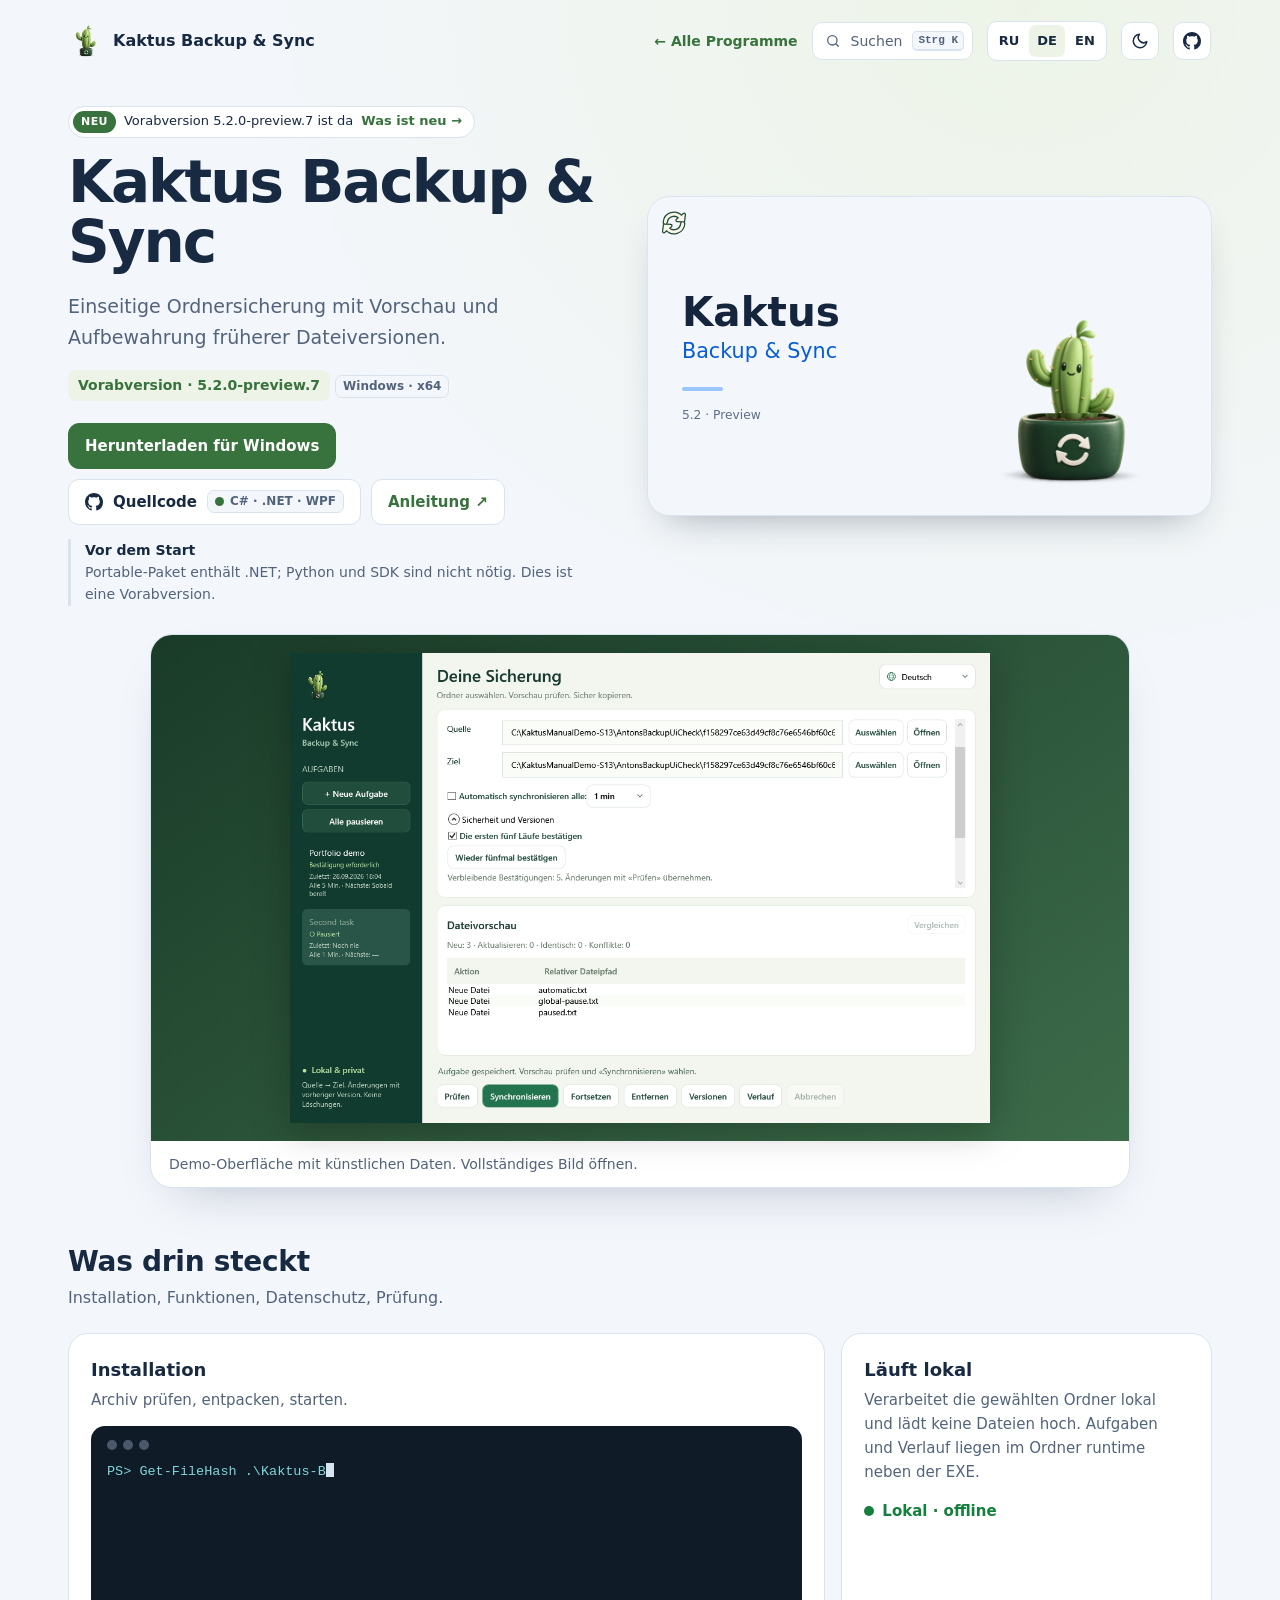
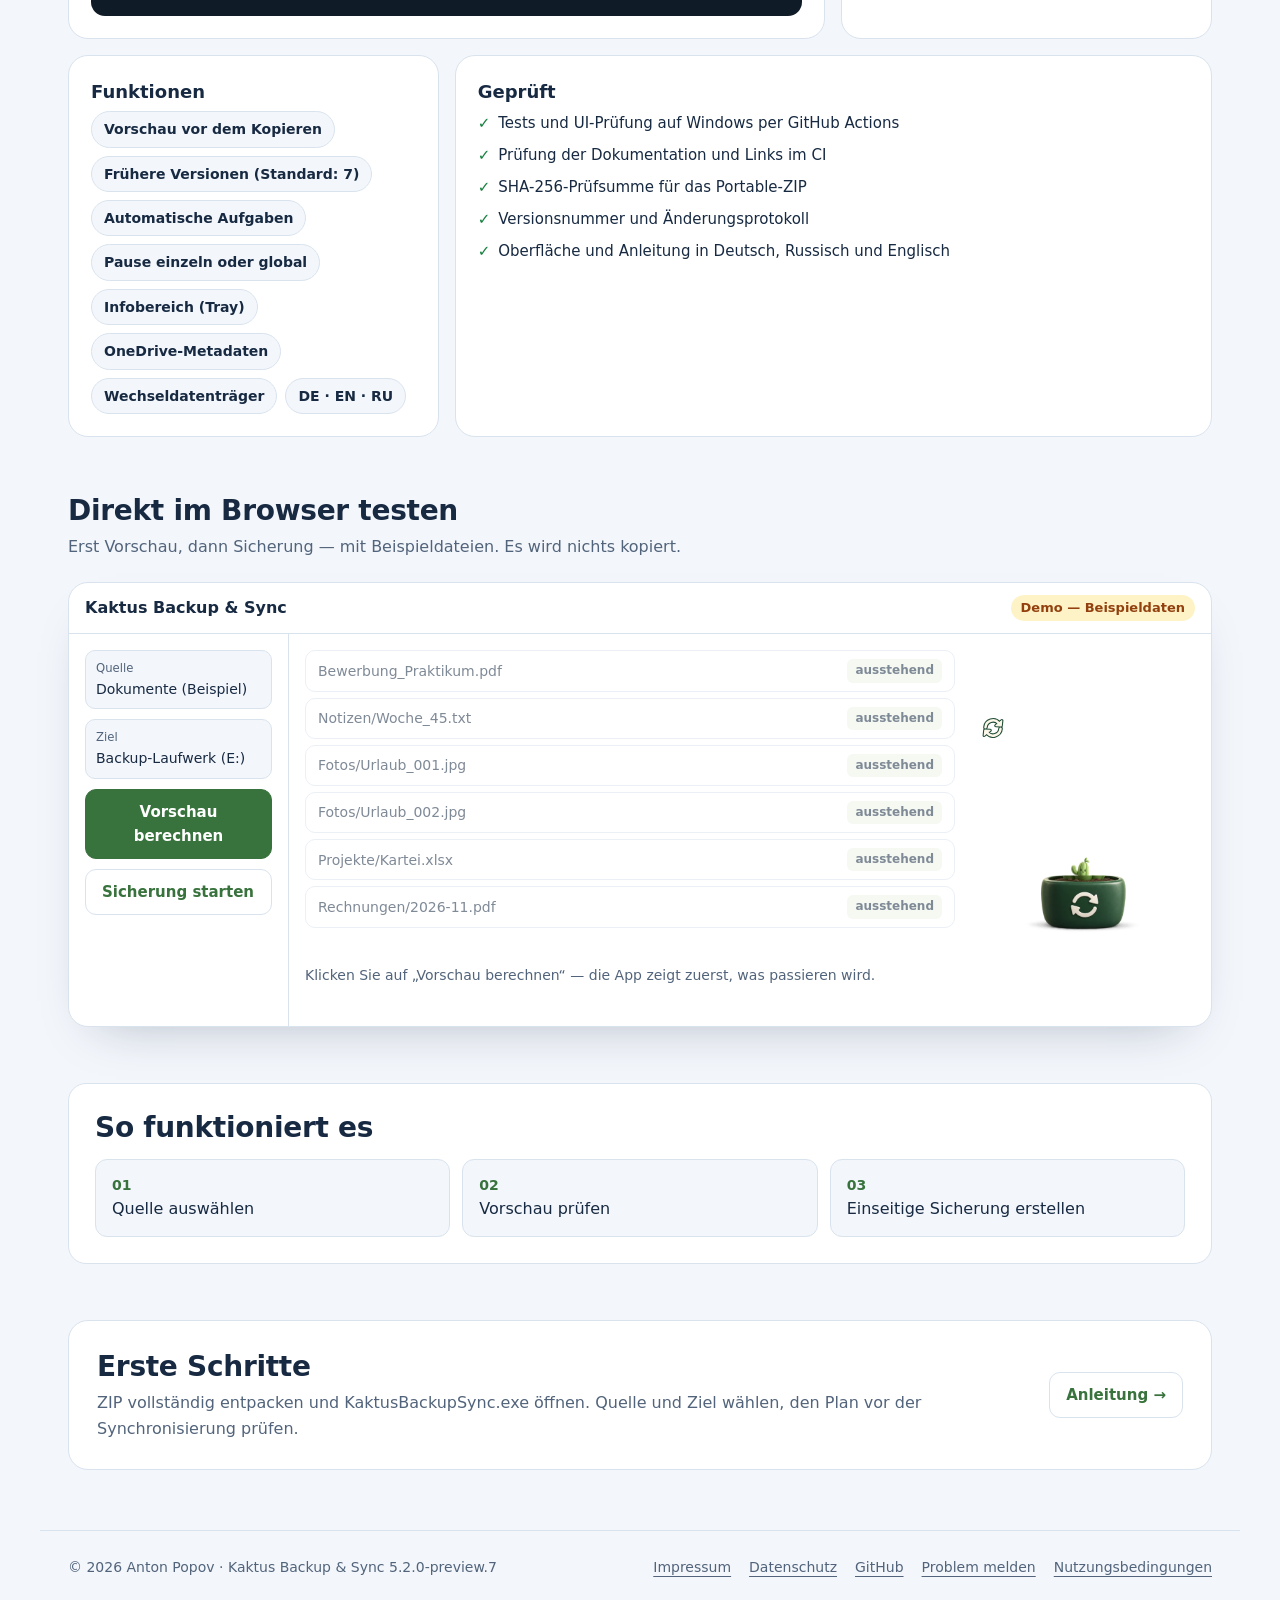
==== index.html @ b7a3b7a6 "site: smoother outline on replay arrows" ====
<!doctype html>
<html lang="de"><head><meta charset="utf-8"><meta name="viewport" content="width=device-width,initial-scale=1">
<meta name="description" content="Einseitige Ordnersicherung mit Vorschau und Aufbewahrung früherer Dateiversionen."><title>Kaktus Backup &amp; Sync · Vorabversion · 5.2.0-preview.7</title>
<link rel="icon" href="presentation-icon.png">
<script src="assets/kit/kit-theme.js"></script>
<link rel="stylesheet" href="assets/kit/kit.css?v=2026.11.06-1">
<link rel="stylesheet" href="presentation.css?v=26b20818">
<link rel="stylesheet" href="assets/cactus-demo.css?v=ede58412">
<script src="assets/kit/programs.js?v=2026.11.06-1" defer></script>
<script src="assets/kit/kit.js?v=2026.11.06-1" defer></script>
</head>
<body class="ppk-page">
<a class="ppk-skip" href="#main">Zum Inhalt</a>
<div class="ppk-nav-wrap" id="ppk-nav-wrap">
<nav class="ppk-nav" aria-label="Hauptnavigation"><a class="ppk-brand" href="index.html"><img src="presentation-icon.png" alt="" width="34" height="34"><span>Kaktus Backup &amp; Sync</span></a><span class="ppk-spacer"></span><a class="ppk-back" href="https://popovantondev.github.io/popovantondev/index.html">← Alle Programme</a><button class="ppk-search-btn" type="button" data-ppk-open-search aria-label="Programme durchsuchen"><span>Suchen</span><kbd>Strg K</kbd></button><div class="ppk-langs"><a href="index-ru.html" lang="ru" hreflang="ru">RU</a><a href="index.html" lang="de" hreflang="de" aria-current="page">DE</a><a href="index-en.html" lang="en" hreflang="en">EN</a></div><button class="ppk-icon-btn ppk-theme-btn" type="button" data-ppk-theme aria-label="Farbschema wechseln"></button><a class="ppk-icon-btn ppk-gh-btn" href="https://github.com/popovantondev/Kaktus-Backup-Sync" aria-label="GitHub"></a></nav>
</div>
<main class="ppk-shell" id="main">
<section class="ppk-hero"><div>
<a class="ppk-pill" href="https://github.com/popovantondev/Kaktus-Backup-Sync/releases/tag/v5.2.0-preview.7"><span class="ppk-new">NEU</span><span>Vorabversion 5.2.0-preview.7 ist da</span> <span class="ppk-more">Was ist neu →</span></a>
<h1>Kaktus Backup &amp; Sync</h1><p class="ppk-lead">Einseitige Ordnersicherung mit Vorschau und Aufbewahrung früherer Dateiversionen.</p>
<span class="ppk-status">Vorabversion · 5.2.0-preview.7</span> <span class="ppk-chip">Windows · x64</span>
<div class="ppk-actions"><a class="ppk-btn ppk-btn-primary" href="https://github.com/popovantondev/Kaktus-Backup-Sync/releases/tag/v5.2.0-preview.7">Herunterladen für Windows</a><a class="ppk-btn ppk-btn-gh" href="https://github.com/popovantondev/Kaktus-Backup-Sync">Quellcode <span class="ppk-chip"><i class="ppk-dot"></i>C# · .NET · WPF</span></a><a class="ppk-btn" href="Guide-de.html">Anleitung ↗</a></div>
<p class="ppk-requirements"><strong>Vor dem Start</strong>Portable-Paket enthält .NET; Python und SDK sind nicht nötig. Dies ist eine Vorabversion.</p>
</div>
<div class="cactus-scene">
<p class="cactus-static"><a class="guide-full-image" href="docs/images/manual/startup.png" aria-label="Vollständiges Bild öffnen"><img src="docs/images/manual/startup.png" alt="Startbildschirm mit dem freigegebenen Kaktus-Maskottchen." width="600" height="340"></a></p>
<div class="cactus-demo cactus-hero" data-cactus-demo data-start="load" data-image="assets/cactus/mascot.webp" hidden>
<div class="cactus-window" role="group" aria-label="Startfenster von Kaktus Backup &amp; Sync — lebendige Demonstration">
<div class="cactus-copy"><div class="cactus-title">Kaktus</div><div class="cactus-sub">Backup &amp; Sync</div><div class="cactus-bar"></div><div class="cactus-ver">5.2 · Preview</div></div>
<div class="cactus-art" tabindex="0" role="img" aria-label="Ein kleiner Kaktus wächst im Topf. Klick oder Taste überspringt das Wachstum."></div>
<button type="button" class="cactus-replay" aria-label="Erneut wachsen lassen" title="Erneut wachsen lassen"><svg viewBox="0 0 24 24" width="30" height="30" focusable="false" aria-hidden="true"><path class="cactus-arrow-rim" d="M5.03 11.39A7 7 0 0 1 17.36 7.5M18.97 12.61A7 7 0 0 1 6.64 16.5"/><path class="cactus-arrow-rim cactus-head" d="M20.12 5.19L19.55 10.11L14.6 9.81ZM3.88 18.81L4.45 13.89L9.4 14.19Z"/><path class="cactus-arrow" d="M5.03 11.39A7 7 0 0 1 17.36 7.5M18.97 12.61A7 7 0 0 1 6.64 16.5"/><path class="cactus-arrow cactus-head" d="M20.12 5.19L19.55 10.11L14.6 9.81ZM3.88 18.81L4.45 13.89L9.4 14.19Z"/></svg></button>
</div>
</div>
</div>
</section>
<section class="ppk-section ppk-reveal site-shot-section" aria-label="Demo-Oberfläche mit künstlichen Daten. Vollständiges Bild öffnen."><figure class="ppk-preview"><div class="ppk-stage"><a href="docs/images/manual/de-main.png"><img src="docs/images/manual/de-main.png" alt="Kaktus Backup &amp; Sync — Demo-Oberfläche mit künstlichen Daten. Vollständiges Bild öffnen." decoding="async"></a></div><figcaption>Demo-Oberfläche mit künstlichen Daten. Vollständiges Bild öffnen.</figcaption></figure></section>
<section class="ppk-bento-section ppk-section ppk-reveal" aria-labelledby="bento-title">
<h2 id="bento-title">Was drin steckt</h2><p class="ppk-sub">Installation, Funktionen, Datenschutz, Prüfung.</p>
<div class="ppk-bento">
<div class="ppk-tile ppk-wide"><h3>Installation</h3><p>Archiv prüfen, entpacken, starten.</p><div class="ppk-term" role="group" aria-label="Terminal"><div class="ppk-term-bar"><i></i><i></i><i></i></div><div class="ppk-term-out"><div class="ppk-ps">PS&gt; Get-FileHash .\Kaktus-Backup-Sync-Portable-5.2-preview.7.zip -Algorithm SHA256</div><div class="ppk-ps">PS&gt; Get-Content .\Kaktus-Backup-Sync-Portable-5.2-preview.7.zip.sha256</div><div class="ppk-dim">Beide Werte müssen übereinstimmen.</div><div class="ppk-ps">PS&gt; Expand-Archive .\Kaktus-Backup-Sync-Portable-5.2-preview.7.zip -DestinationPath .\Kaktus</div><div class="ppk-ps">PS&gt; .\Kaktus\Kaktus-Backup-Sync-Portable-5.2-preview.7\KaktusBackupSync.exe</div></div></div></div>
<div class="ppk-tile"><h3>Läuft lokal</h3><p>Verarbeitet die gewählten Ordner lokal und lädt keine Dateien hoch. Aufgaben und Verlauf liegen im Ordner runtime neben der EXE.</p><span class="ppk-live">Lokal · offline</span></div>
<div class="ppk-tile"><h3>Funktionen</h3><div class="ppk-chips"><span>Vorschau vor dem Kopieren</span><span>Frühere Versionen (Standard: 7)</span><span>Automatische Aufgaben</span><span>Pause einzeln oder global</span><span>Infobereich (Tray)</span><span>OneDrive-Metadaten</span><span>Wechseldatenträger</span><span>DE · EN · RU</span></div></div>
<div class="ppk-tile ppk-wide"><h3>Geprüft</h3><ul class="ppk-checks"><li>Tests und UI-Prüfung auf Windows per GitHub Actions</li><li>Prüfung der Dokumentation und Links im CI</li><li>SHA-256-Prüfsumme für das Portable-ZIP</li><li>Versionsnummer und Änderungsprotokoll</li><li>Oberfläche und Anleitung in Deutsch, Russisch und Englisch</li></ul></div>
</div>
</section>
<section class="ppk-section ppk-demo-section ppk-reveal" id="demo" data-demo="kaktus" aria-labelledby="demo-title">
<h2 id="demo-title">Direkt im Browser testen</h2><p class="ppk-sub">Erst Vorschau, dann Sicherung — mit Beispieldateien. Es wird nichts kopiert.</p>
<div class="ppk-demo"><div class="ppk-demo-head"><span>Kaktus Backup &amp; Sync</span><span class="ppk-demo-label">Demo — Beispieldaten</span></div>
<div class="ppk-demo-body"><div class="ppk-demo-main"><noscript><p class="ppk-demo-empty">Für die Demo wird JavaScript benötigt.</p></noscript></div><div class="cactus-demo cactus-mini" data-cactus-demo data-start="view" data-image="assets/cactus/mascot.webp" hidden><div class="cactus-art" tabindex="0" role="img" aria-label="Ein kleiner Kaktus im Topf. Sobald der Demo-Block im Bild erscheint, wächst er."></div><button type="button" class="cactus-replay" aria-label="Erneut wachsen lassen" title="Erneut wachsen lassen"><svg viewBox="0 0 24 24" width="30" height="30" focusable="false" aria-hidden="true"><path class="cactus-arrow-rim" d="M5.03 11.39A7 7 0 0 1 17.36 7.5M18.97 12.61A7 7 0 0 1 6.64 16.5"/><path class="cactus-arrow-rim cactus-head" d="M20.12 5.19L19.55 10.11L14.6 9.81ZM3.88 18.81L4.45 13.89L9.4 14.19Z"/><path class="cactus-arrow" d="M5.03 11.39A7 7 0 0 1 17.36 7.5M18.97 12.61A7 7 0 0 1 6.64 16.5"/><path class="cactus-arrow cactus-head" d="M20.12 5.19L19.55 10.11L14.6 9.81ZM3.88 18.81L4.45 13.89L9.4 14.19Z"/></svg></button></div></div></div>
</section>
<section class="ppk-section ppk-process ppk-reveal" aria-labelledby="process-title"><h2 id="process-title">So funktioniert es</h2><ol class="ppk-flow"><li>Quelle auswählen</li><li>Vorschau prüfen</li><li>Einseitige Sicherung erstellen</li></ol></section>
<section class="ppk-section ppk-reveal"><div class="site-start"><div><h2>Erste Schritte</h2><p>ZIP vollständig entpacken und KaktusBackupSync.exe öffnen. Quelle und Ziel wählen, den Plan vor der Synchronisierung prüfen.</p></div><div class="ppk-actions"><a class="ppk-btn" href="Guide-de.html">Anleitung →</a></div></div></section>
</main>
<footer class="ppk-footer">
<span>© 2026 Anton Popov · Kaktus Backup &amp; Sync 5.2.0-preview.7</span>
<nav aria-label="Rechtliches"><a href="https://popovantondev.github.io/popovantondev/impressum.html">Impressum</a><a href="https://popovantondev.github.io/popovantondev/datenschutz.html">Datenschutz</a><a href="https://github.com/popovantondev/Kaktus-Backup-Sync">GitHub</a><a href="https://github.com/popovantondev/Kaktus-Backup-Sync/issues/new/choose">Problem melden</a><a href="https://github.com/popovantondev/Kaktus-Backup-Sync/blob/main/RIGHTS.md">Nutzungsbedingungen</a></nav>
</footer>
<script src="assets/demo.js?v=2219535f" defer></script>
<script src="assets/cactus-demo.js?v=7dfcc4bf" defer></script>
</body></html>
---- assets/kit/kit.css ----
/* popovantondev shared kit: tokens, header, search palette, components, footer.
   Everything is prefixed ppk-. Pages set their accent in their own CSS (see demo.html).
   Kit tokens have zero specificity (:where), so any page rule overrides them regardless of load order. */

/* ---------- tokens ---------- */
:where(:root){color-scheme:light;
  --ppk-bg:#f3f6fb;--ppk-panel:#ffffff;--ppk-ink:#172a42;--ppk-muted:#52647b;--ppk-line:#d9e3ee;
  --ppk-accent:#0f6f7c;--ppk-accent-ink:#ffffff;--ppk-tint:#e2f2f3;--ppk-hero:#0c3a45;--ppk-hero-end:#1b6b78;
  --ppk-glass:rgba(255,255,255,.76);--ppk-term:#0f1b26;--ppk-term-ink:#d6e4ef;--ppk-term-ps:#7fd4dc;--ppk-term-ok:#6ee787;--ppk-term-dim:#8fa3b6;
  --ppk-ok:#15803d;--ppk-ok-bg:#dcfce7;--ppk-ok-fg:#166534;--ppk-warn-bg:#fef3c7;--ppk-warn-fg:#92400e;
  --ppk-focus:#1a5fd0;--ppk-shadow:0 22px 50px -30px rgba(22,43,72,.35);
  --ppk-radius-s:8px;--ppk-radius-m:12px;--ppk-radius-l:20px;--ppk-radius-pill:999px;
  --ppk-font:system-ui,-apple-system,"Segoe UI",sans-serif;--ppk-mono:ui-monospace,"Cascadia Code",Consolas,monospace;--ppk-shell:1200px}
:where([data-theme="dark"]){color-scheme:dark;
  --ppk-bg:#0c131b;--ppk-panel:#131d28;--ppk-ink:#e5edf5;--ppk-muted:#9badbf;--ppk-line:#233142;
  --ppk-accent:#3cc1cc;--ppk-accent-ink:#03262b;--ppk-tint:#11343a;--ppk-hero:#082a32;--ppk-hero-end:#145a65;
  --ppk-glass:rgba(19,29,40,.76);--ppk-term:#070d13;--ppk-term-ink:#d6e4ef;--ppk-term-ps:#7fd4dc;--ppk-term-ok:#6ee787;--ppk-term-dim:#8fa3b6;
  --ppk-ok:#4ade80;--ppk-ok-bg:#14532d;--ppk-ok-fg:#bbf7d0;--ppk-warn-bg:#78350f;--ppk-warn-fg:#fde68a;
  --ppk-focus:#7ab8ff;--ppk-shadow:0 22px 50px -30px rgba(0,0,0,.7)}
@media (prefers-color-scheme:dark){:where(:root:not([data-theme])){color-scheme:dark;
  --ppk-bg:#0c131b;--ppk-panel:#131d28;--ppk-ink:#e5edf5;--ppk-muted:#9badbf;--ppk-line:#233142;
  --ppk-accent:#3cc1cc;--ppk-accent-ink:#03262b;--ppk-tint:#11343a;--ppk-hero:#082a32;--ppk-hero-end:#145a65;
  --ppk-glass:rgba(19,29,40,.76);--ppk-term:#070d13;--ppk-term-ink:#d6e4ef;--ppk-term-ps:#7fd4dc;--ppk-term-ok:#6ee787;--ppk-term-dim:#8fa3b6;
  --ppk-ok:#4ade80;--ppk-ok-bg:#14532d;--ppk-ok-fg:#bbf7d0;--ppk-warn-bg:#78350f;--ppk-warn-fg:#fde68a;
  --ppk-focus:#7ab8ff;--ppk-shadow:0 22px 50px -30px rgba(0,0,0,.7)}}

/* ---------- base (only inside pages that opt in with class ppk-page on body) ---------- */
.ppk-page{margin:0;background:radial-gradient(ellipse at 80% 0,var(--ppk-tint),transparent 55%),var(--ppk-bg);background-attachment:fixed;color:var(--ppk-ink);font:16px/1.6 var(--ppk-font);transition:background-color .3s,color .3s}
.ppk-page *,.ppk-page *::before,.ppk-page *::after{box-sizing:border-box}
:where(.ppk-page a){color:var(--ppk-accent);text-underline-offset:4px}
:where(.ppk-page img){max-width:100%;height:auto}
:where(.ppk-page button){font:inherit;color:inherit}
.ppk-page :focus-visible,.ppk-overlay :focus-visible,.ppk-nav-wrap :focus-visible,.ppk-footer :focus-visible{outline:3px solid var(--ppk-focus);outline-offset:3px}
:where(.ppk-page h1),.ppk-title{font-size:clamp(34px,4.6vw,58px);line-height:1.05;letter-spacing:-.035em;margin:14px 0 18px}
:where(.ppk-page h2),.ppk-h2{font-size:clamp(22px,2.4vw,28px);line-height:1.25;letter-spacing:-.01em;margin:0 0 6px}
.ppk-page [hidden],.ppk-overlay[hidden]{display:none!important}
.ppk-shell{max-width:var(--ppk-shell);margin:0 auto;padding:0 28px}
.ppk-section{margin:56px 0;position:relative}
.ppk-sub{color:var(--ppk-muted);margin:0 0 22px}
.ppk-sr-only{position:absolute!important;width:1px;height:1px;margin:-1px;padding:0;overflow:hidden;clip:rect(0 0 0 0);white-space:nowrap;border:0}
.ppk-skip{position:absolute;left:12px;top:-60px;z-index:200;background:var(--ppk-panel);color:var(--ppk-ink);border:2px solid var(--ppk-focus);border-radius:var(--ppk-radius-m);padding:8px 14px;font-weight:700;text-decoration:none}
.ppk-skip:focus{top:12px}
html.ppk-lock{overflow:hidden}

/* ---------- icons (CSS masks, work without JS and without inline SVG) ---------- */
.ppk-search-btn::before,.ppk-gh-btn::before,.ppk-theme-btn::before,.ppk-btn-gh::before{content:"";flex:none;background:currentColor;-webkit-mask:var(--ppk-ico) center/contain no-repeat;mask:var(--ppk-ico) center/contain no-repeat}
.ppk-search-btn::before{--ppk-ico:url("data:image/svg+xml,%3Csvg xmlns='http://www.w3.org/2000/svg' viewBox='0 0 24 24' fill='none' stroke='black' stroke-width='2' stroke-linecap='round'%3E%3Ccircle cx='11' cy='11' r='7'/%3E%3Cpath d='m20 20-3.5-3.5'/%3E%3C/svg%3E");width:16px;height:16px}
.ppk-gh-btn::before,.ppk-btn-gh::before{--ppk-ico:url("data:image/svg+xml,%3Csvg xmlns='http://www.w3.org/2000/svg' viewBox='0 0 16 16'%3E%3Cpath d='M8 0C3.58 0 0 3.58 0 8c0 3.54 2.29 6.53 5.47 7.59.4.07.55-.17.55-.38 0-.19-.01-.82-.01-1.49-2.01.37-2.53-.49-2.69-.94-.09-.23-.48-.94-.82-1.13-.28-.15-.68-.52-.01-.53.63-.01 1.08.58 1.23.82.72 1.21 1.87.87 2.33.66.07-.52.28-.87.51-1.07-1.78-.2-3.64-.89-3.64-3.95 0-.87.31-1.59.82-2.15-.08-.2-.36-1.02.08-2.12 0 0 .67-.21 2.2.82.64-.18 1.32-.27 2-.27.68 0 1.36.09 2 .27 1.53-1.04 2.2-.82 2.2-.82.44 1.1.16 1.92.08 2.12.51.56.82 1.27.82 2.15 0 3.07-1.87 3.75-3.65 3.95.29.25.54.73.54 1.48 0 1.07-.01 1.93-.01 2.2 0 .21.15.46.55.38A8.013 8.013 0 0 0 16 8c0-4.42-3.58-8-8-8z'/%3E%3C/svg%3E");width:18px;height:18px}
.ppk-theme-btn::before{--ppk-ico:url("data:image/svg+xml,%3Csvg xmlns='http://www.w3.org/2000/svg' viewBox='0 0 24 24' fill='none' stroke='black' stroke-width='2' stroke-linecap='round' stroke-linejoin='round'%3E%3Cpath d='M21 12.8A9 9 0 1 1 11.2 3a7 7 0 0 0 9.8 9.8z'/%3E%3C/svg%3E");width:18px;height:18px}
:root[data-theme="dark"] .ppk-theme-btn::before{--ppk-ico:url("data:image/svg+xml,%3Csvg xmlns='http://www.w3.org/2000/svg' viewBox='0 0 24 24' fill='none' stroke='black' stroke-width='2' stroke-linecap='round'%3E%3Ccircle cx='12' cy='12' r='4.5'/%3E%3Cpath d='M12 2v2M12 20v2M4.9 4.9l1.4 1.4M17.7 17.7l1.4 1.4M2 12h2M20 12h2M4.9 19.1l1.4-1.4M17.7 6.3l1.4-1.4'/%3E%3C/svg%3E")}
@media (prefers-color-scheme:dark){:root:not([data-theme]) .ppk-theme-btn::before{--ppk-ico:url("data:image/svg+xml,%3Csvg xmlns='http://www.w3.org/2000/svg' viewBox='0 0 24 24' fill='none' stroke='black' stroke-width='2' stroke-linecap='round'%3E%3Ccircle cx='12' cy='12' r='4.5'/%3E%3Cpath d='M12 2v2M12 20v2M4.9 4.9l1.4 1.4M17.7 17.7l1.4 1.4M2 12h2M20 12h2M4.9 19.1l1.4-1.4M17.7 6.3l1.4-1.4'/%3E%3C/svg%3E")}}
.ppk-search-btn:has(svg)::before,.ppk-icon-btn:has(svg)::before,.ppk-btn-gh:has(svg)::before{display:none}

/* ---------- header: static markup, JS only improves it ---------- */
.ppk-nav-wrap{position:sticky;top:0;z-index:40;padding:10px 0 0}
.ppk-nav-wrap.ppk-floating{padding-inline:8px}
.ppk-nav{position:relative;isolation:isolate;max-width:var(--ppk-shell);margin:0 auto;display:flex;align-items:center;gap:14px;padding:10px 28px;border:1px solid transparent;border-radius:0;font:14px/1.3 var(--ppk-font);color:var(--ppk-ink);transition:border-color .25s,border-radius .25s}
/* Glass pill is a separate layer: the header jump to the pill changes layout once, the glass, blur and shadow only fade in (opacity), so scrolling past the threshold stays cheap. */
.ppk-nav::before{content:"";position:absolute;inset:-1px;z-index:-1;border-radius:inherit;background:var(--ppk-glass);-webkit-backdrop-filter:blur(14px) saturate(1.4);backdrop-filter:blur(14px) saturate(1.4);box-shadow:0 10px 30px -18px rgba(0,0,0,.35);opacity:0;pointer-events:none;transition:opacity .25s}
.ppk-nav *,.ppk-nav *::before,.ppk-nav *::after{box-sizing:border-box}
.ppk-floating .ppk-nav{max-width:980px;padding:8px 10px 8px 16px;border-color:var(--ppk-line);border-radius:var(--ppk-radius-pill)}
.ppk-floating .ppk-nav::before{opacity:1}
.ppk-brand{display:flex;align-items:center;gap:10px;min-width:0;font-size:16px;font-weight:750;color:var(--ppk-ink);text-decoration:none;white-space:nowrap}
.ppk-brand img{width:34px;height:34px;flex:none;border-radius:9px}
.ppk-brand span{overflow:hidden;text-overflow:ellipsis;padding:3px 4px 3px 0;margin:-3px -4px -3px 0}
.ppk-spacer{flex:1}
.ppk-back{display:inline-flex;align-items:center;min-height:38px;font-size:14px;font-weight:650;color:var(--ppk-accent);text-decoration:none;white-space:nowrap}
.ppk-back:hover{text-decoration:underline;text-underline-offset:4px}
.ppk-search-btn{display:none;align-items:center;gap:10px;min-height:38px;padding:6px 8px 6px 12px;border:1px solid var(--ppk-line);border-radius:10px;background:var(--ppk-panel);color:var(--ppk-muted);font:inherit;font-size:14px;cursor:pointer;transition:border-color .2s}
.ppk-search-btn:hover{border-color:var(--ppk-accent)}
html.ppk-js .ppk-search-btn{display:flex}
.ppk-search-btn kbd,.ppk-kbd{font:600 11px/1 var(--ppk-mono);border:1px solid var(--ppk-line);border-bottom-width:2px;border-radius:5px;padding:3px 5px;color:var(--ppk-muted);background:var(--ppk-bg)}
.ppk-langs{display:flex;gap:2px;padding:3px;border:1px solid var(--ppk-line);border-radius:10px;background:var(--ppk-panel)}
.ppk-langs a{display:grid;place-items:center;min-width:36px;min-height:32px;border-radius:7px;color:var(--ppk-ink);font-size:13px;font-weight:700;text-decoration:none}
.ppk-langs a:hover{background:var(--ppk-bg)}
.ppk-langs a[aria-current]{background:var(--ppk-tint);color:var(--ppk-ink)}
.ppk-icon-btn{display:grid;place-items:center;width:38px;height:38px;padding:0;border:1px solid var(--ppk-line);border-radius:10px;background:var(--ppk-panel);color:var(--ppk-ink);text-decoration:none;cursor:pointer;transition:border-color .2s}
.ppk-icon-btn:hover{border-color:var(--ppk-accent)}
.ppk-icon-btn svg{width:18px;height:18px}
html:not(.ppk-js) .ppk-theme-btn{display:none}

/* ---------- hero parts ---------- */
.ppk-hero{display:grid;grid-template-columns:minmax(0,1fr) minmax(0,1.05fr);gap:40px;align-items:center;margin:34px 0 10px}
.ppk-hero>*{min-width:0}
.ppk-pill{display:inline-flex;align-items:center;gap:8px;max-width:100%;padding:4px 12px 4px 4px;border:1px solid var(--ppk-line);border-radius:var(--ppk-radius-pill);background:var(--ppk-panel);color:var(--ppk-ink);font-size:13px;text-decoration:none;transition:border-color .2s,transform .2s}
.ppk-pill:hover{border-color:var(--ppk-accent);transform:translateY(-1px)}
.ppk-pill .ppk-new{flex:none;background:var(--ppk-accent);color:var(--ppk-accent-ink);border-radius:var(--ppk-radius-pill);padding:2px 8px;font-weight:800;font-size:11px;letter-spacing:.04em}
.ppk-pill .ppk-more{color:var(--ppk-accent);font-weight:650;white-space:nowrap}
.ppk-lead{margin:0 0 18px;color:var(--ppk-muted);font-size:19px}
.ppk-status{display:inline-block;padding:4px 10px;border-radius:var(--ppk-radius-s);background:var(--ppk-tint);color:var(--ppk-accent);font-size:14px;font-weight:700}
.ppk-actions{display:flex;flex-wrap:wrap;align-items:center;gap:10px;margin:22px 0 14px}
.ppk-btn{display:inline-flex;align-items:center;gap:10px;min-height:46px;padding:10px 16px;border:1px solid var(--ppk-line);border-radius:11px;background:var(--ppk-panel);color:var(--ppk-accent);font-size:15px;font-weight:700;text-decoration:none;cursor:pointer;transition:transform .15s,box-shadow .2s,border-color .2s}
.ppk-btn:hover{transform:translateY(-1px);box-shadow:0 8px 20px -12px rgba(0,0,0,.35);border-color:var(--ppk-accent)}
.ppk-btn-primary{background:var(--ppk-accent);border-color:var(--ppk-accent);color:var(--ppk-accent-ink)}
.ppk-btn-gh{color:var(--ppk-ink)}
.ppk-chip{display:inline-flex;align-items:center;gap:6px;padding:1px 7px;border:1px solid var(--ppk-line);border-radius:7px;background:var(--ppk-bg);color:var(--ppk-muted);font-size:12px;font-weight:600}
.ppk-dot{display:inline-block;width:9px;height:9px;border-radius:50%;background:var(--ppk-accent)}
.ppk-requirements{margin:0;padding-left:14px;border-left:3px solid var(--ppk-line);color:var(--ppk-muted);font-size:14px}
.ppk-requirements strong{display:block;color:var(--ppk-ink)}
.ppk-preview{position:relative;margin:0;overflow:hidden;border:1px solid var(--ppk-line);border-radius:22px;background:var(--ppk-panel);box-shadow:var(--ppk-shadow)}
.ppk-stage{display:grid;place-items:center;padding:18px;background:linear-gradient(145deg,var(--ppk-hero),var(--ppk-hero-end))}
.ppk-stage img{display:block;width:auto;max-height:470px;filter:drop-shadow(0 8px 18px rgba(0,0,0,.25))}
.ppk-preview figcaption{padding:12px 18px;color:var(--ppk-muted);font-size:14px}

/* ---------- bento ---------- */
.ppk-bento{display:grid;grid-template-columns:repeat(3,minmax(0,1fr));gap:16px}
.ppk-tile{position:relative;min-width:0;overflow:hidden;padding:22px;border:1px solid var(--ppk-line);border-radius:var(--ppk-radius-l);background:var(--ppk-panel)}
.ppk-tile h3{margin:0 0 4px;font-size:18px}
.ppk-tile p{margin:0 0 14px;color:var(--ppk-muted);font-size:15px}
.ppk-wide{grid-column:span 2}
.ppk-term{min-height:178px;overflow:hidden;padding:14px 16px;border-radius:14px;background:var(--ppk-term);color:var(--ppk-term-ink);font:13.5px/1.75 var(--ppk-mono)}
.ppk-term-bar{display:flex;gap:6px;margin-bottom:10px}
.ppk-term-bar i{width:10px;height:10px;border-radius:50%;background:#4a586a}
.ppk-term-out>div{overflow-wrap:anywhere}
.ppk-term .ppk-ps{color:var(--ppk-term-ps)}
.ppk-term .ppk-ok{color:var(--ppk-term-ok)}
.ppk-term .ppk-dim{color:var(--ppk-term-dim)}
.ppk-cursor{display:inline-block;width:8px;height:1.05em;background:var(--ppk-term-ink);vertical-align:-2px;animation:ppk-blink 1s steps(1) infinite}
@keyframes ppk-blink{50%{opacity:0}}
.ppk-chips{display:flex;flex-wrap:wrap;gap:8px}
.ppk-chips span{padding:6px 12px;border:1px solid var(--ppk-line);border-radius:var(--ppk-radius-pill);background:var(--ppk-bg);font-size:14px;font-weight:600;transition:transform .2s,border-color .2s}
.ppk-chips span:hover{transform:translateY(-2px);border-color:var(--ppk-accent)}
.ppk-live{display:inline-flex;align-items:center;gap:8px;color:var(--ppk-ok);font-size:15px;font-weight:700}
.ppk-live::before{content:"";width:10px;height:10px;border-radius:50%;background:var(--ppk-ok);box-shadow:0 0 0 0 rgba(22,163,74,.55);animation:ppk-pulse 2s infinite}
@keyframes ppk-pulse{70%{box-shadow:0 0 0 10px rgba(22,163,74,0)}100%{box-shadow:0 0 0 0 rgba(22,163,74,0)}}
.ppk-checks{display:grid;gap:8px;margin:0;padding:0;list-style:none;font-size:15px}
.ppk-checks li::before{content:"\2713";margin-right:8px;color:var(--ppk-ok);font-weight:800}

/* ---------- steps ---------- */
.ppk-process{padding:26px;border:1px solid var(--ppk-line);border-radius:18px;background:var(--ppk-panel)}
.ppk-flow{display:grid;grid-template-columns:repeat(3,minmax(0,1fr));gap:12px;margin:14px 0 0;padding:0;list-style:none;counter-reset:ppk-step}
.ppk-flow li{padding:14px 16px;border:1px solid var(--ppk-line);border-radius:var(--ppk-radius-m);background:var(--ppk-bg)}
.ppk-flow li::before{counter-increment:ppk-step;content:counter(ppk-step,decimal-leading-zero);display:block;color:var(--ppk-accent);font-size:14px;font-weight:700}

/* ---------- tabs and program cards ---------- */
.ppk-tabs{display:inline-flex;flex-wrap:wrap;gap:4px;padding:4px;border:1px solid var(--ppk-line);border-radius:14px;background:var(--ppk-panel)}
.ppk-tabs button{padding:8px 14px;min-height:38px;border:0;border-radius:10px;background:transparent;color:var(--ppk-muted);font-size:14px;font-weight:650;cursor:pointer;transition:background-color .2s,color .2s}
.ppk-tabs button:hover{color:var(--ppk-ink)}
.ppk-tabs button[aria-selected="true"]{background:var(--ppk-accent);color:var(--ppk-accent-ink)}
.ppk-app-grid{display:grid;grid-template-columns:repeat(auto-fill,minmax(230px,1fr));gap:12px;margin-top:16px}
.ppk-app-card{display:flex;align-items:flex-start;gap:12px;padding:14px;border:1px solid var(--ppk-line);border-radius:14px;background:var(--ppk-panel);color:var(--ppk-ink);text-decoration:none;animation:ppk-fade .35s ease both;transition:border-color .2s,transform .2s}
.ppk-app-card:hover{border-color:var(--ppk-accent);transform:translateY(-2px)}
.ppk-app-card img{flex:none;width:36px;height:36px;border-radius:9px}
.ppk-app-card b{display:block;font-size:15px}
.ppk-app-card small{display:block;color:var(--ppk-muted);font-size:13px;line-height:1.4}
@keyframes ppk-fade{from{opacity:0;transform:translateY(6px)}}

/* ---------- demo frame ---------- */
.ppk-demo{overflow:hidden;border:1px solid var(--ppk-line);border-radius:var(--ppk-radius-l);background:var(--ppk-panel);box-shadow:var(--ppk-shadow)}
.ppk-demo-head{display:flex;flex-wrap:wrap;align-items:center;gap:10px;padding:12px 16px;border-bottom:1px solid var(--ppk-line);font-weight:700}
.ppk-demo-label{margin-left:auto;padding:3px 10px;border-radius:var(--ppk-radius-pill);background:var(--ppk-warn-bg);color:var(--ppk-warn-fg);font-size:13px;font-weight:700}
.ppk-demo-body{display:grid;grid-template-columns:220px minmax(0,1fr);min-height:250px}
.ppk-demo-side{display:grid;align-content:start;gap:10px;padding:16px;border-right:1px solid var(--ppk-line);font-size:14px}
.ppk-field{padding:8px 10px;border:1px solid var(--ppk-line);border-radius:10px;background:var(--ppk-bg)}
.ppk-field small{display:block;color:var(--ppk-muted)}
.ppk-demo-main{min-width:0;padding:16px}
.ppk-rows{display:grid;gap:6px;margin:0 0 12px;padding:0;list-style:none}
.ppk-rows li{display:grid;grid-template-columns:minmax(0,1fr) auto;gap:10px;align-items:center;padding:8px 12px;border:1px solid var(--ppk-line);border-radius:10px;font-size:14px;animation:ppk-fade .3s ease both}
.ppk-rows li>:first-child{overflow-wrap:anywhere}
.ppk-badge{padding:2px 8px;border-radius:6px;background:var(--ppk-tint);color:var(--ppk-ink);font-size:12px;font-weight:700}
.ppk-badge-ok{background:var(--ppk-ok-bg);color:var(--ppk-ok-fg)}
.ppk-badge-warn{background:var(--ppk-warn-bg);color:var(--ppk-warn-fg)}
.ppk-progress{height:8px;margin:10px 0;overflow:hidden;border:1px solid var(--ppk-line);border-radius:99px;background:var(--ppk-bg)}
.ppk-progress i{display:block;width:0;height:100%;background:var(--ppk-accent);transition:width .25s linear}
.ppk-demo-empty{padding:24px 0;color:var(--ppk-muted);font-size:14px}
.ppk-demo-done{color:var(--ppk-ok);font-weight:700}

/* ---------- search palette (built by kit.js) ---------- */
.ppk-overlay{position:fixed;inset:0;z-index:100;display:grid;place-items:start center;padding:12vh 16px 16px;background:rgba(8,15,24,.55);-webkit-backdrop-filter:blur(3px);backdrop-filter:blur(3px);font:16px/1.5 var(--ppk-font);color:var(--ppk-ink)}
.ppk-overlay *,.ppk-overlay *::before,.ppk-overlay *::after{box-sizing:border-box}
.ppk-palette{width:min(620px,100%);overflow:hidden;border:1px solid var(--ppk-line);border-radius:16px;background:var(--ppk-panel);box-shadow:0 30px 80px -20px rgba(0,0,0,.5);animation:ppk-pop .18s ease}
@keyframes ppk-pop{from{opacity:0;transform:translateY(-8px) scale(.98)}}
.ppk-phead{display:flex;align-items:center;border-bottom:1px solid var(--ppk-line)}
.ppk-palette-input{flex:1;min-width:0;padding:16px 18px;border:0;background:transparent;color:var(--ppk-ink);font:inherit;font-size:17px;outline:none}
.ppk-palette-input::placeholder{color:var(--ppk-muted);opacity:1}
.ppk-phead:focus-within{box-shadow:inset 0 -2px 0 var(--ppk-focus)}
.ppk-pclose{margin-right:12px;padding:6px 8px;border:1px solid var(--ppk-line);border-radius:7px;background:var(--ppk-bg);color:var(--ppk-muted);font:600 12px/1 var(--ppk-mono);cursor:pointer}
.ppk-plist{max-height:min(420px,55vh);margin:0;padding:6px;overflow:auto;list-style:none}
.ppk-pitem{display:flex;align-items:center;gap:12px;padding:9px 10px;border-radius:10px;color:var(--ppk-ink);text-decoration:none}
.ppk-pitem[aria-selected="true"]{background:var(--ppk-tint);box-shadow:inset 3px 0 0 var(--ppk-accent)}
.ppk-pitem img,.ppk-pletter{flex:none;width:30px;height:30px;border-radius:8px}
.ppk-pletter{display:grid;place-items:center;background:var(--ppk-accent);color:var(--ppk-accent-ink);font-weight:800}
.ppk-ptext{min-width:0}
.ppk-pname{display:block;font-weight:650}
.ppk-ptext small{display:block;overflow:hidden;color:var(--ppk-muted);font-size:12px;text-overflow:ellipsis;white-space:nowrap}
.ppk-pempty{margin:0;padding:22px 18px;color:var(--ppk-muted)}
.ppk-pfoot{display:flex;gap:14px;padding:9px 14px;border-top:1px solid var(--ppk-line);color:var(--ppk-muted);font-size:12px}

/* ---------- footer ---------- */
.ppk-footer{display:flex;flex-wrap:wrap;justify-content:space-between;gap:12px 16px;max-width:var(--ppk-shell);margin:60px auto 0;padding:26px 28px 40px;border-top:1px solid var(--ppk-line);color:var(--ppk-muted);font:14px/1.5 var(--ppk-font)}
.ppk-footer nav{display:flex;flex-wrap:wrap;gap:6px 18px}
.ppk-footer a{color:var(--ppk-muted);text-decoration:underline;text-underline-offset:4px}
.ppk-footer a:hover{color:var(--ppk-ink)}

/* ---------- long text (Guide pages): opt in with class ppk-prose ---------- */
.ppk-prose{line-height:1.7}
.ppk-prose table{display:block;max-width:100%;overflow-x:auto;border-collapse:collapse}
.ppk-prose th,.ppk-prose td{padding:8px 12px;border:1px solid var(--ppk-line);text-align:left;vertical-align:top}
.ppk-prose th{background:var(--ppk-tint)}
.ppk-prose pre,.ppk-prose code{font-family:var(--ppk-mono);font-size:.92em}
.ppk-prose pre{max-width:100%;overflow-x:auto;padding:14px 16px;border-radius:var(--ppk-radius-m);background:var(--ppk-term);color:var(--ppk-term-ink)}
.ppk-prose :not(pre)>code{padding:1px 6px;border-radius:6px;background:var(--ppk-tint)}
.ppk-prose blockquote{margin:1em 0;padding:2px 16px;border-left:3px solid var(--ppk-accent);color:var(--ppk-muted)}

/* ---------- scroll reveal (hidden state only exists when JS runs) ---------- */
html.ppk-js .ppk-reveal:not(.ppk-in){opacity:0;transform:translateY(14px)}
.ppk-reveal{transition:opacity .6s ease,transform .6s ease}

/* ---------- small screens ---------- */
@media (max-width:900px){.ppk-hero{grid-template-columns:1fr}.ppk-bento{grid-template-columns:1fr 1fr}}
@media (max-width:640px){
  .ppk-shell,.ppk-footer{padding-left:16px;padding-right:16px}
  .ppk-nav{gap:8px;padding:8px 12px}
  .ppk-back{font-size:0;justify-content:center;width:38px;padding:0}
  .ppk-back::before{content:"\2190";font-size:20px}
  .ppk-search-btn span,.ppk-search-btn kbd{display:none}
  .ppk-search-btn{padding:0;width:38px;justify-content:center}
  .ppk-langs a{min-width:32px}
  .ppk-bento{grid-template-columns:1fr}
  .ppk-wide{grid-column:auto}
  .ppk-flow{grid-template-columns:1fr}
  .ppk-demo-body{grid-template-columns:1fr}
  .ppk-demo-side{border-right:0;border-bottom:1px solid var(--ppk-line)}
  .ppk-demo-label{margin-left:0}
  .ppk-pfoot{display:none}
  .ppk-overlay{padding-top:8vh}
}
@media (max-width:520px){
  .ppk-nav{flex-wrap:wrap;row-gap:6px}
  .ppk-nav::after{content:"";order:4;flex-basis:100%;height:0}
  .ppk-brand{order:1;margin-right:auto}
  .ppk-theme-btn{order:2}
  .ppk-gh-btn{order:3}
  .ppk-back{order:5}
  .ppk-search-btn{order:6;margin-left:auto}
  .ppk-langs{order:7}
  .ppk-spacer{display:none}
  .ppk-floating .ppk-nav{border-radius:26px;padding:8px 10px}
  .ppk-tile{padding:18px}
}

@media (prefers-reduced-motion:reduce){
  .ppk-nav-wrap,.ppk-nav,.ppk-nav::before,.ppk-pill,.ppk-btn,.ppk-chips span,.ppk-app-card,.ppk-reveal,.ppk-progress i,.ppk-page{transition:none!important}
  .ppk-palette,.ppk-app-card,.ppk-rows li,.ppk-cursor,.ppk-live::before{animation:none!important}
  html.ppk-js .ppk-reveal:not(.ppk-in){opacity:1;transform:none}
}
@media (forced-colors:active){.ppk-pitem[aria-selected="true"]{outline:2px solid Highlight}.ppk-tabs button[aria-selected="true"]{outline:2px solid Highlight}}
---- presentation.css ----
/* Generated by tools/build_presentation.py from tools/presentation.json. The shared kit lives in assets/kit. */
:root{--ppk-accent:#38723c;--ppk-tint:#edf4e7;--ppk-hero:#193b28;--ppk-hero-end:#3d6c4a}
:root[data-theme="dark"]{--ppk-accent:#86cf8b;--ppk-tint:#182e1c;--ppk-hero:#0f2a1b;--ppk-hero-end:#2b5a38}
@media (prefers-color-scheme:dark){:root:not([data-theme]){--ppk-accent:#86cf8b;--ppk-tint:#182e1c;--ppk-hero:#0f2a1b;--ppk-hero-end:#2b5a38}}
.ppk-stage a{display:block;line-height:0;border-radius:10px}
.ppk-stage img{max-width:100%}
.site-start{display:grid;grid-template-columns:minmax(0,1fr) auto;gap:24px;align-items:center;padding:28px;border:1px solid var(--ppk-line);border-radius:20px;background:var(--ppk-panel)}
.site-start h2{margin:0 0 6px}.site-start p{margin:0;color:var(--ppk-muted)}.site-start .ppk-actions{margin:0}
.site-notice{margin:14px 0 0;padding:12px 14px;border-radius:12px;background:var(--ppk-tint);font-size:15px}
.site-third-note{margin:10px 0 0;font-size:14px;color:var(--ppk-muted)}
.ppk-rows small{margin-left:4px;color:var(--ppk-muted)}
.site-shot-section{margin-top:28px}
.site-shot-section .ppk-preview{max-width:980px;margin-inline:auto}
.ppk-demo-body{grid-template-columns:220px minmax(0,1fr) 240px;align-items:stretch}
.ppk-demo-body>.cactus-mini{align-self:center;padding:12px 16px 12px 0}
@media(max-width:900px){.ppk-demo-body{grid-template-columns:220px minmax(0,1fr)}.ppk-demo-body>.cactus-mini{grid-column:1/-1;padding:0 16px 12px}}
@media(max-width:560px){.ppk-demo-body{grid-template-columns:1fr}}
.ppk-demo-empty:focus-visible{outline:2px solid var(--ppk-focus);outline-offset:2px}
@media(max-width:760px){.site-start{grid-template-columns:1fr;padding:22px}}
---- assets/cactus-demo.css ----
/* Live startup scenes: landing hero, landing demo, guide hero (assets/cactus-demo.js). The window is drawn at 600 x 340 like StartupWindow.xaml
 * and scales with its container down to 400 px and below. */
.cactus-demo{container-type:inline-size;max-width:600px;margin:20px auto}
.cactus-window{--u:1px;position:relative;display:grid;grid-template-columns:minmax(0,1fr) 50%;align-items:center;aspect-ratio:600/340;overflow:hidden;border:1px solid #DBE4F0;border-radius:calc(var(--u)*24);background:#F3F6FB;box-shadow:0 18px 40px -22px rgba(20,37,61,.45);cursor:pointer;color:#14253D;font-family:"Segoe UI",system-ui,-apple-system,"Helvetica Neue",Arial,sans-serif}
@supports (width:1cqw){.cactus-window{--u:calc(100cqw/600)}}
:root[data-theme="dark"] .cactus-window{box-shadow:0 0 0 1px rgba(255,255,255,.08),0 18px 40px -18px rgba(0,0,0,.7)}
@media(prefers-color-scheme:dark){:root:not([data-theme="light"]) .cactus-window{box-shadow:0 0 0 1px rgba(255,255,255,.08),0 18px 40px -18px rgba(0,0,0,.7)}}
.cactus-copy{display:flex;flex-direction:column;align-items:flex-start;padding-left:calc(var(--u)*36);min-width:0}
.cactus-title{font-size:calc(var(--u)*43);font-weight:600;line-height:1.15;color:#14253D}
.cactus-sub{margin-top:calc(var(--u)*4);font-size:calc(var(--u)*22);line-height:1.2;color:#075DD1}
.cactus-bar{width:calc(var(--u)*44);height:calc(var(--u)*4);margin:calc(var(--u)*24) 0 calc(var(--u)*18);border-radius:calc(var(--u)*2);background:#9BC5FF}
.cactus-ver{font-size:calc(var(--u)*13);line-height:1.3;color:#607087}
.cactus-art{position:relative;width:100%;aspect-ratio:1;overflow:hidden;outline-offset:-3px;border-radius:calc(var(--u)*14)}
.cactus-art:focus-visible{outline:3px solid var(--ppk-focus,#075DD1)}
.cactus-svg{display:block;width:100%;height:100%;transition:transform .18s ease-out;will-change:transform}
.cactus-art.is-lifted .cactus-svg{transform:translateY(-2.2%)}
.cactus-lid{transform-box:fill-box;transform-origin:50% 0;transform:scaleY(0)}
.cactus-lash{fill:none;stroke:#16240f;stroke-width:1.5;stroke-linecap:round;opacity:0}
.cactus-art.is-blink .cactus-lid{animation:cactus-lid .22s ease-in-out}
.cactus-art.is-blink .cactus-lash{animation:cactus-lash .22s ease-in-out}
@keyframes cactus-lid{0%{transform:scaleY(0)}40%,60%{transform:scaleY(1)}100%{transform:scaleY(0)}}
@keyframes cactus-lash{0%,30%{opacity:0}42%,58%{opacity:1}70%,100%{opacity:0}}
/* "grow again": two thick cream arrows like the badge on the pot, no disc and no frame; a dark green rim keeps them readable on the light window */
.cactus-demo{position:relative}
.cactus-replay{position:absolute;top:6px;left:6px;z-index:2;display:inline-flex;align-items:center;justify-content:center;width:40px;height:40px;padding:0;border:0;border-radius:8px;background:none;cursor:pointer;-webkit-tap-highlight-color:transparent}
.cactus-replay svg{display:block;overflow:visible;fill:none;transition:transform .35s ease}
.cactus-replay path{fill:none;stroke-linecap:round;stroke-linejoin:round;shape-rendering:geometricPrecision;paint-order:stroke fill}
.cactus-replay path.cactus-arrow-rim{stroke:#1F4D36;stroke-width:4.3}
.cactus-replay path.cactus-arrow{stroke:#FBF6E8;stroke-width:2.3}
.cactus-replay path.cactus-head.cactus-arrow-rim{fill:#1F4D36;stroke-width:3}
.cactus-replay path.cactus-head.cactus-arrow{fill:#FBF6E8;stroke-width:1}
.cactus-replay:hover svg,.cactus-replay:focus-visible svg{transform:rotate(180deg)}
.cactus-replay:focus-visible{outline:3px solid #075DD1;outline-offset:0}
:root[data-theme="dark"] .cactus-replay:focus-visible{outline-color:#9BC5FF}
@media(prefers-color-scheme:dark){:root:not([data-theme="light"]) .cactus-replay:focus-visible{outline-color:#9BC5FF}}
@container (max-width:420px){.cactus-replay{top:2px;left:2px}.cactus-replay svg{width:26px;height:26px}}
@media(prefers-reduced-motion:reduce){.cactus-replay svg{transition:none}.cactus-replay:hover svg,.cactus-replay:focus-visible svg{transform:none}}
.cactus-note{margin:12px 0 0!important;color:var(--ppk-muted);font-size:14px;text-align:center}
/* hero scenes: the window sits in the right column of the hero (landing) or beside the lead (guide) */
.cactus-scene{min-width:0}
.cactus-scene .cactus-static{margin:0}
.cactus-scene .cactus-static img{display:block;max-width:100%;height:auto;border-radius:16px}
.cactus-scene .cactus-demo{margin:0 auto}
.guide-hero-live{display:grid;grid-template-columns:minmax(0,1fr) minmax(0,480px);gap:8px 32px;align-items:center}
.guide-hero-live>*{min-width:0}
.guide-hero-live .cactus-scene{grid-column:2;grid-row:1/span 4}
@media(max-width:860px){.guide-hero-live{grid-template-columns:1fr}.guide-hero-live .cactus-scene{grid-column:1;grid-row:auto}}
/* mini scene inside the browser demo: only the plant, no window */
.cactus-mini{margin:0;max-width:none}
.cactus-mini .cactus-art{width:min(100%,240px);margin:0 auto}
@media(prefers-reduced-motion:reduce){
  .cactus-svg{transition:none}
  .cactus-art.is-lifted .cactus-svg{transform:none}
  .cactus-lid,.cactus-lash{animation:none!important}
  .cactus-replay{display:none}
}
.ppk-rows.demo-pending{opacity:.55}
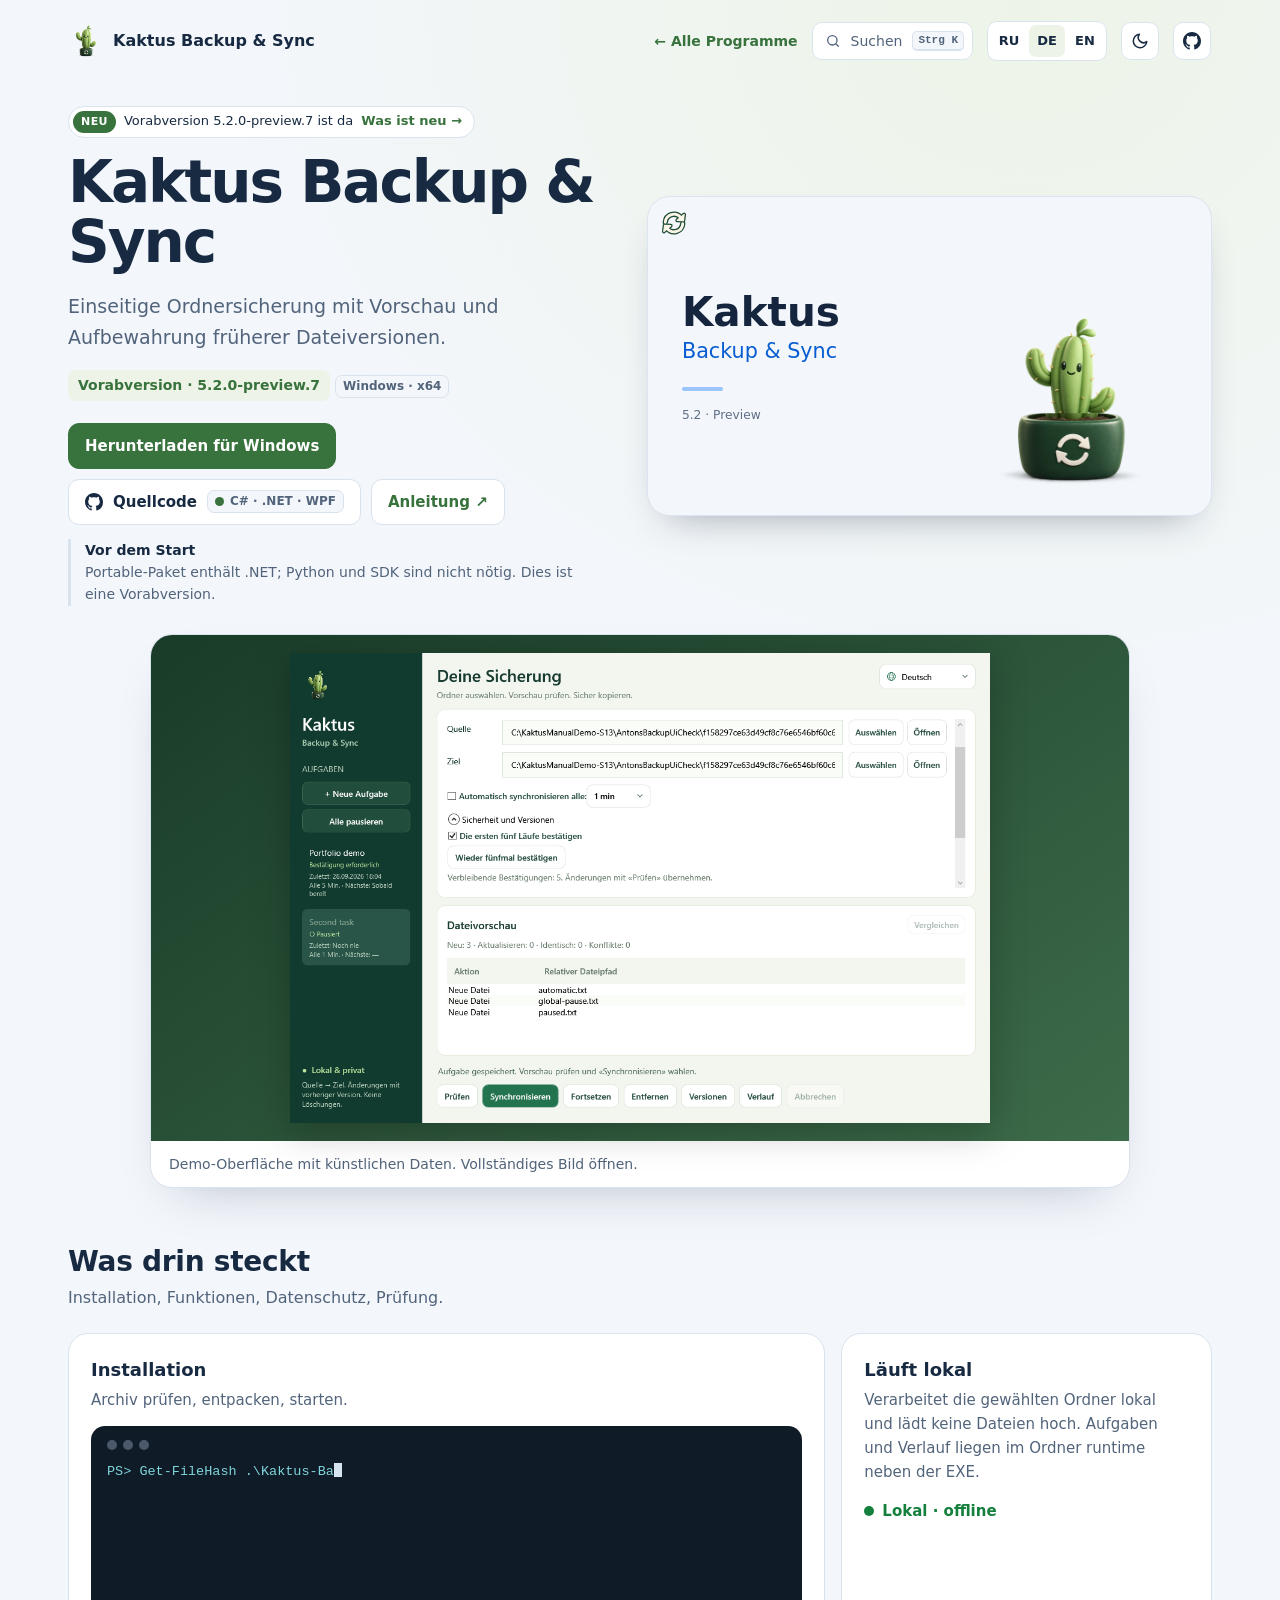
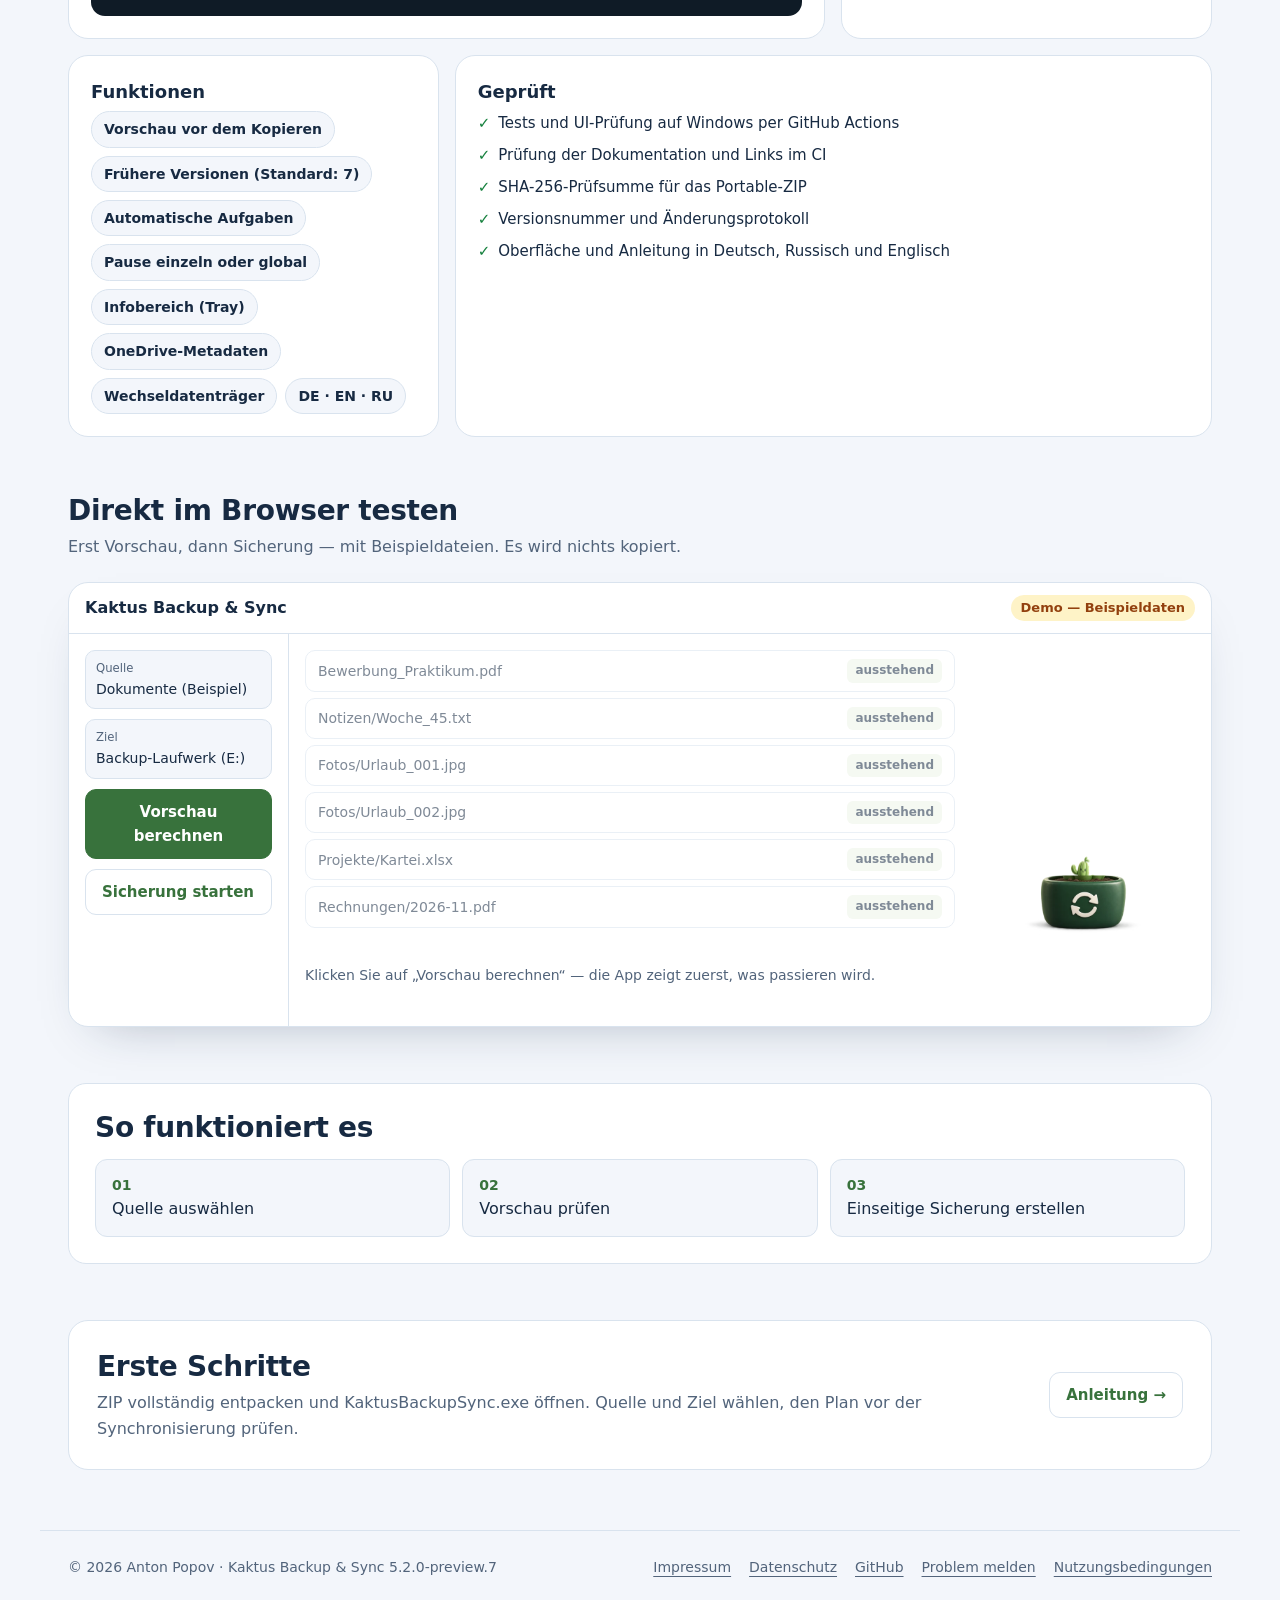
==== commit 3db7848e: "site: no replay arrow in the inline demo" ====
--- a/index.html
+++ b/index.html
@@ -46,7 +46,7 @@
 <section class="ppk-section ppk-demo-section ppk-reveal" id="demo" data-demo="kaktus" aria-labelledby="demo-title">
 <h2 id="demo-title">Direkt im Browser testen</h2><p class="ppk-sub">Erst Vorschau, dann Sicherung — mit Beispieldateien. Es wird nichts kopiert.</p>
 <div class="ppk-demo"><div class="ppk-demo-head"><span>Kaktus Backup &amp; Sync</span><span class="ppk-demo-label">Demo — Beispieldaten</span></div>
-<div class="ppk-demo-body"><div class="ppk-demo-main"><noscript><p class="ppk-demo-empty">Für die Demo wird JavaScript benötigt.</p></noscript></div><div class="cactus-demo cactus-mini" data-cactus-demo data-start="view" data-image="assets/cactus/mascot.webp" hidden><div class="cactus-art" tabindex="0" role="img" aria-label="Ein kleiner Kaktus im Topf. Sobald der Demo-Block im Bild erscheint, wächst er."></div><button type="button" class="cactus-replay" aria-label="Erneut wachsen lassen" title="Erneut wachsen lassen"><svg viewBox="0 0 24 24" width="30" height="30" focusable="false" aria-hidden="true"><path class="cactus-arrow-rim" d="M5.03 11.39A7 7 0 0 1 17.36 7.5M18.97 12.61A7 7 0 0 1 6.64 16.5"/><path class="cactus-arrow-rim cactus-head" d="M20.12 5.19L19.55 10.11L14.6 9.81ZM3.88 18.81L4.45 13.89L9.4 14.19Z"/><path class="cactus-arrow" d="M5.03 11.39A7 7 0 0 1 17.36 7.5M18.97 12.61A7 7 0 0 1 6.64 16.5"/><path class="cactus-arrow cactus-head" d="M20.12 5.19L19.55 10.11L14.6 9.81ZM3.88 18.81L4.45 13.89L9.4 14.19Z"/></svg></button></div></div></div>
+<div class="ppk-demo-body"><div class="ppk-demo-main"><noscript><p class="ppk-demo-empty">Für die Demo wird JavaScript benötigt.</p></noscript></div><div class="cactus-demo cactus-mini" data-cactus-demo data-start="view" data-image="assets/cactus/mascot.webp" hidden><div class="cactus-art" tabindex="0" role="img" aria-label="Ein kleiner Kaktus im Topf. Sobald der Demo-Block im Bild erscheint, wächst er."></div></div></div></div>
 </section>
 <section class="ppk-section ppk-process ppk-reveal" aria-labelledby="process-title"><h2 id="process-title">So funktioniert es</h2><ol class="ppk-flow"><li>Quelle auswählen</li><li>Vorschau prüfen</li><li>Einseitige Sicherung erstellen</li></ol></section>
 <section class="ppk-section ppk-reveal"><div class="site-start"><div><h2>Erste Schritte</h2><p>ZIP vollständig entpacken und KaktusBackupSync.exe öffnen. Quelle und Ziel wählen, den Plan vor der Synchronisierung prüfen.</p></div><div class="ppk-actions"><a class="ppk-btn" href="Guide-de.html">Anleitung →</a></div></div></section>
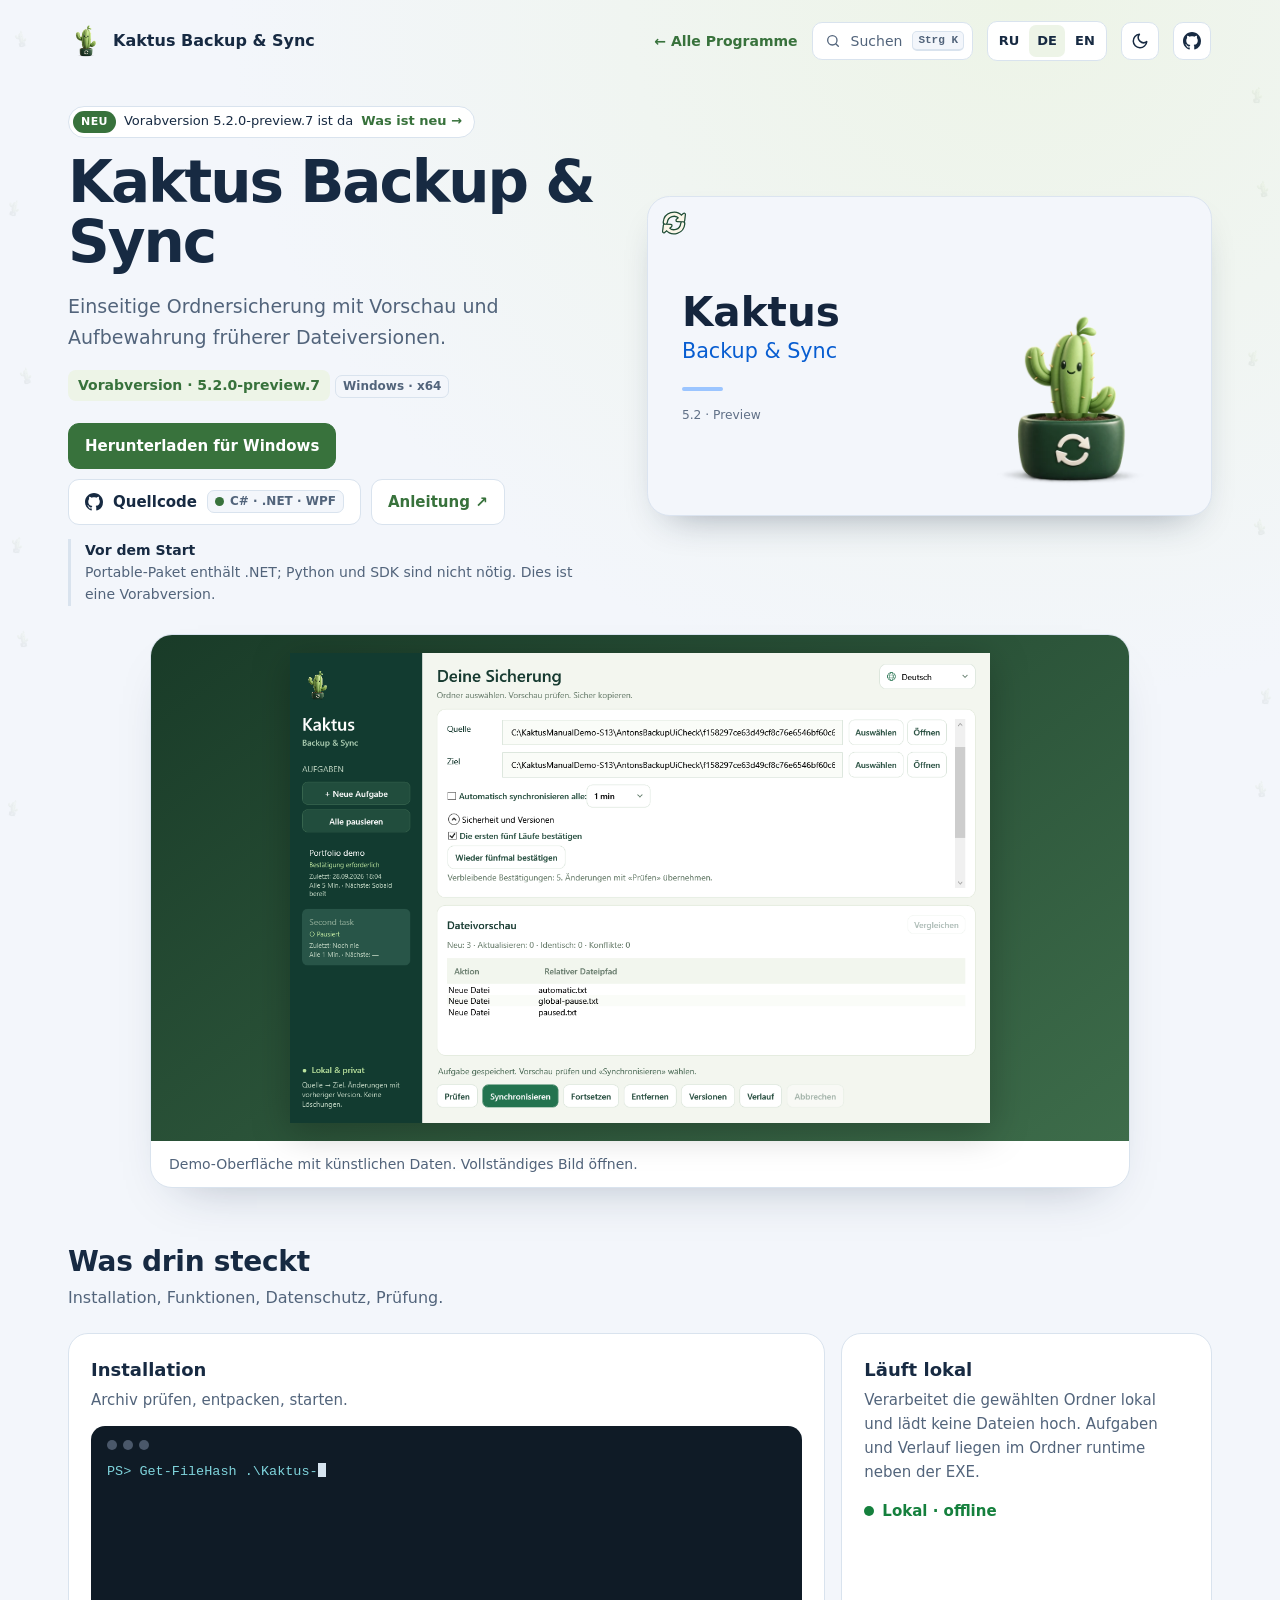
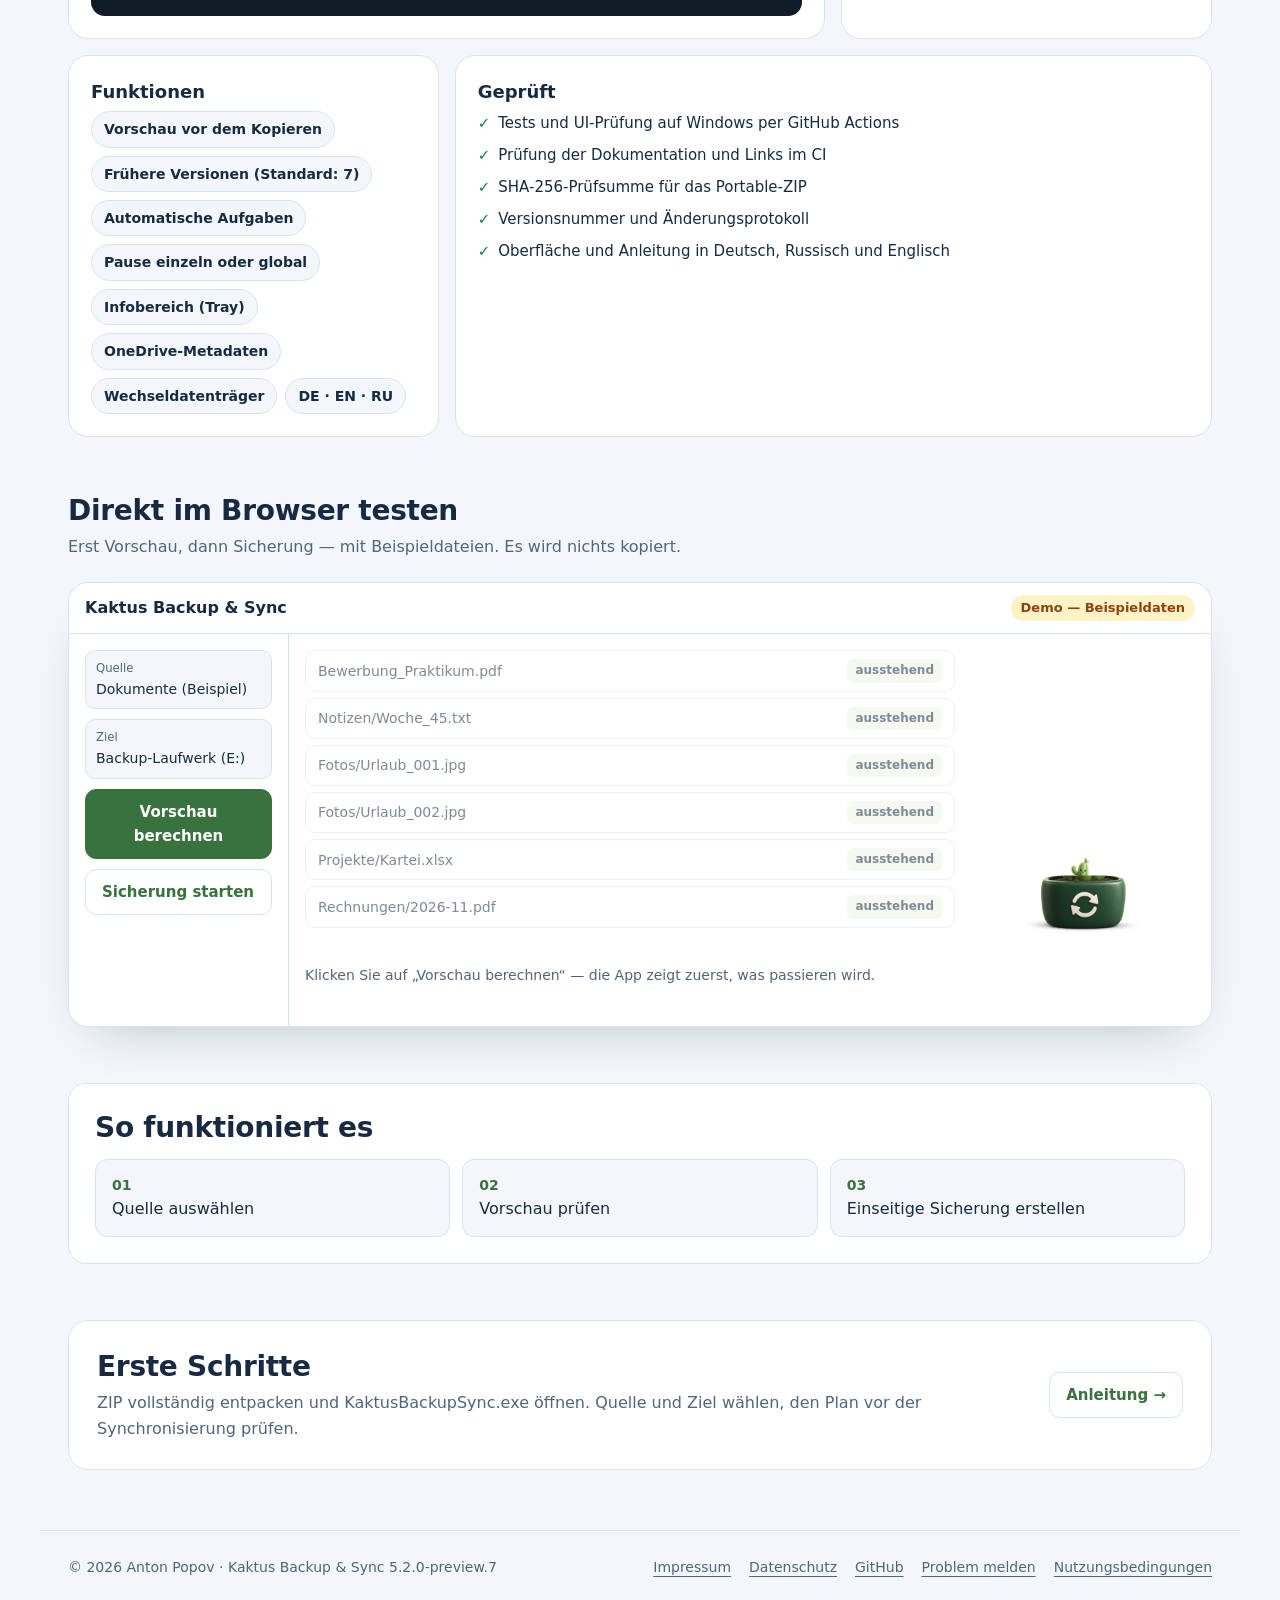
==== commit 7cc857ff: "kit: quiet side decor of program icons on wide screens One fixed, aria-hidden layer in the page marg" ====
--- a/index.html
+++ b/index.html
@@ -3,11 +3,11 @@
 <meta name="description" content="Einseitige Ordnersicherung mit Vorschau und Aufbewahrung früherer Dateiversionen."><title>Kaktus Backup &amp; Sync · Vorabversion · 5.2.0-preview.7</title>
 <link rel="icon" href="presentation-icon.png">
 <script src="assets/kit/kit-theme.js"></script>
-<link rel="stylesheet" href="assets/kit/kit.css?v=2026.11.06-1">
+<link rel="stylesheet" href="assets/kit/kit.css?v=2026.11.06-2">
 <link rel="stylesheet" href="presentation.css?v=26b20818">
 <link rel="stylesheet" href="assets/cactus-demo.css?v=ede58412">
-<script src="assets/kit/programs.js?v=2026.11.06-1" defer></script>
-<script src="assets/kit/kit.js?v=2026.11.06-1" defer></script>
+<script src="assets/kit/programs.js?v=2026.11.06-2" defer></script>
+<script src="assets/kit/kit.js?v=2026.11.06-2" defer></script>
 </head>
 <body class="ppk-page">
 <a class="ppk-skip" href="#main">Zum Inhalt</a>
--- a/assets/kit/kit.css
+++ b/assets/kit/kit.css
@@ -245,3 +245,18 @@
   html.ppk-js .ppk-reveal:not(.ppk-in){opacity:1;transform:none}
 }
 @media (forced-colors:active){.ppk-pitem[aria-selected="true"]{outline:2px solid Highlight}.ppk-tabs button[aria-selected="true"]{outline:2px solid Highlight}}
+
+/* side decor (kit.js builds it on screens >= 1280px; nothing without JS) */
+.ppk-decor{display:none}
+@media (min-width:1280px){
+  .ppk-decor{display:block;position:fixed;inset:0;z-index:0;overflow:hidden;pointer-events:none;container-type:inline-size;opacity:0;transition:opacity 1.2s ease}
+  .ppk-decor.ppk-decor-on{opacity:1}
+  .ppk-decor-side{position:absolute;top:0;bottom:0;width:calc((100cqi - var(--ppk-decor-shell,var(--ppk-shell)))/2);animation:ppk-decor-drift 90s ease-in-out infinite alternate;will-change:transform}
+  .ppk-decor-l{left:0}
+  .ppk-decor-r{right:0;animation-direction:alternate-reverse}
+  .ppk-decor-i{--ppk-sz:clamp(18px,calc(var(--ppk-k,1) * ((100cqi - var(--ppk-decor-shell,var(--ppk-shell)))/2 - 28px)),72px);position:absolute;top:var(--ppk-y,0);left:calc(var(--ppk-x,.5) * (100% - 1.2 * var(--ppk-sz)) + .1 * var(--ppk-sz));width:var(--ppk-sz);height:var(--ppk-sz);object-fit:contain;opacity:.06;transform:rotate(var(--ppk-r,0deg));user-select:none}
+  [data-theme="dark"] .ppk-decor-i{opacity:.08}
+}
+@keyframes ppk-decor-drift{from{transform:translateY(-10px)}to{transform:translateY(10px)}}
+@media print{.ppk-decor{display:none!important}}
+@media (prefers-reduced-motion:reduce){.ppk-decor{transition:none}.ppk-decor-side{animation:none;will-change:auto}}
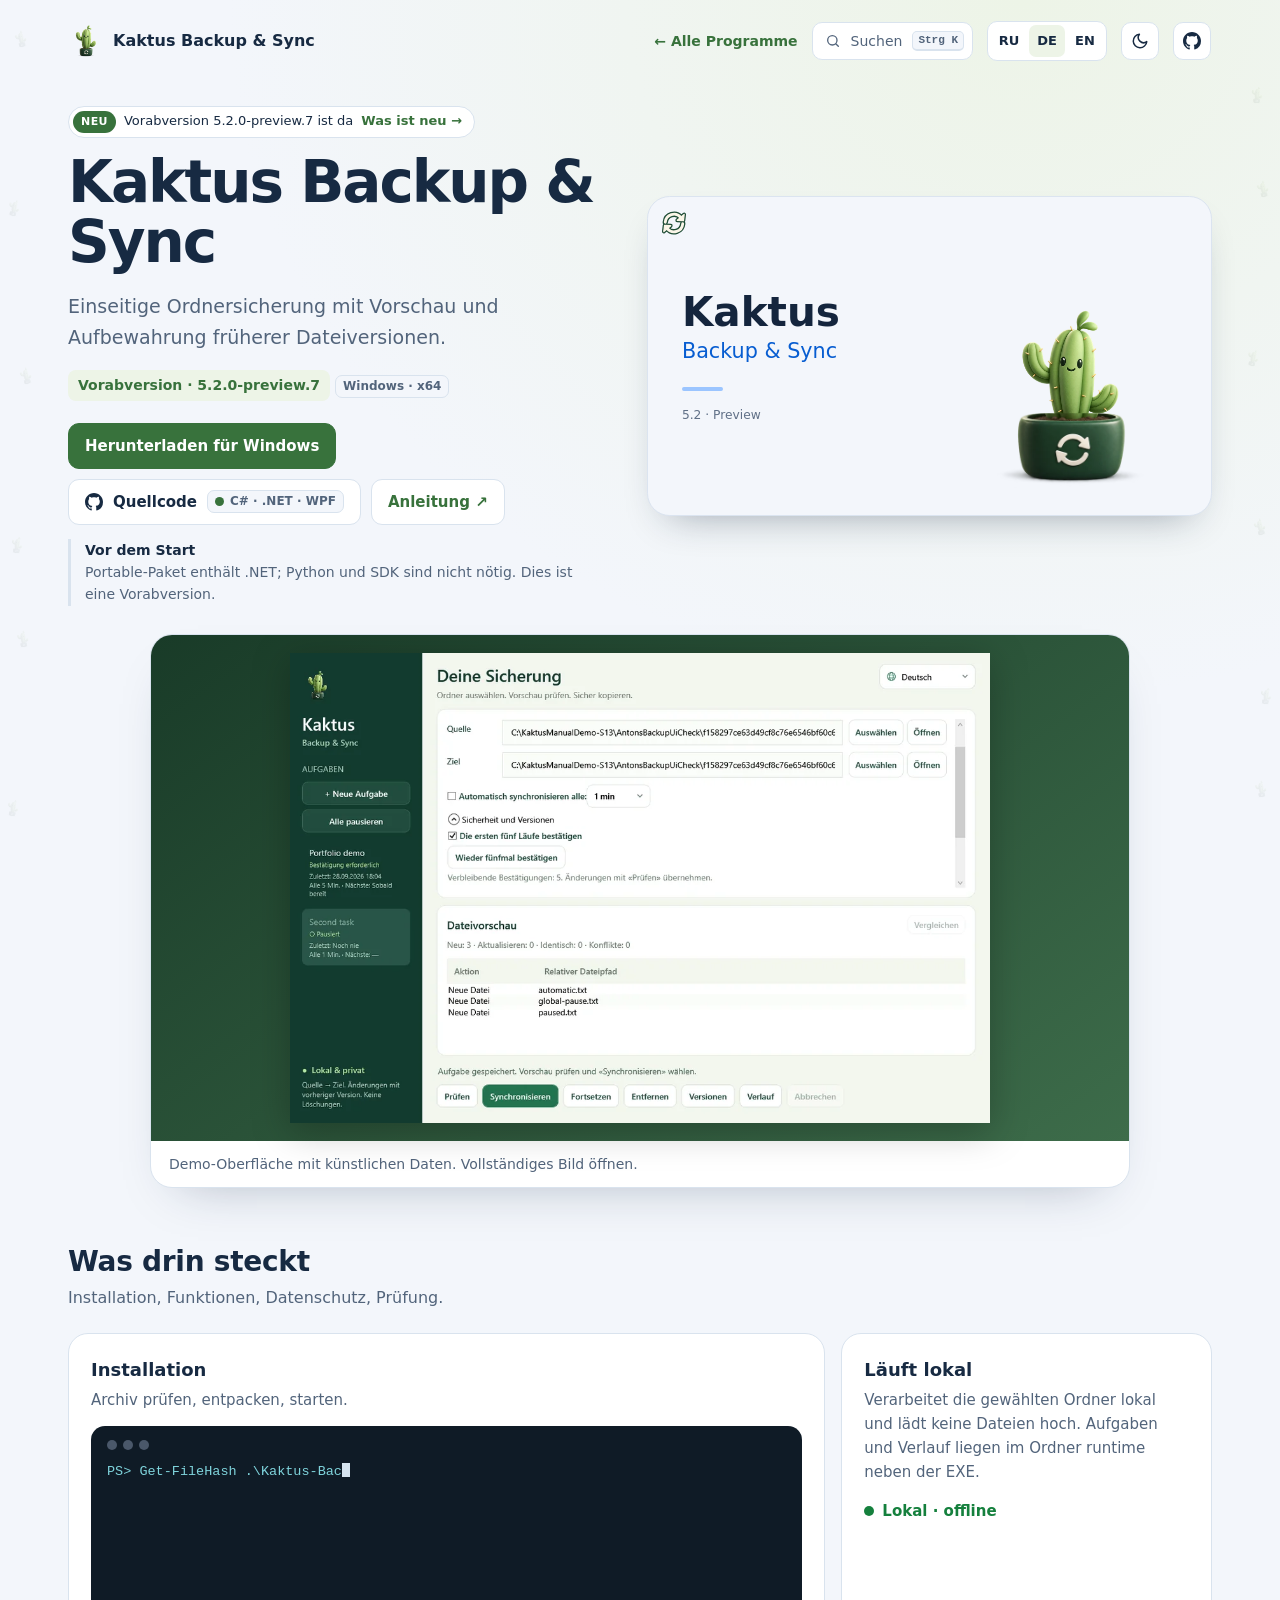
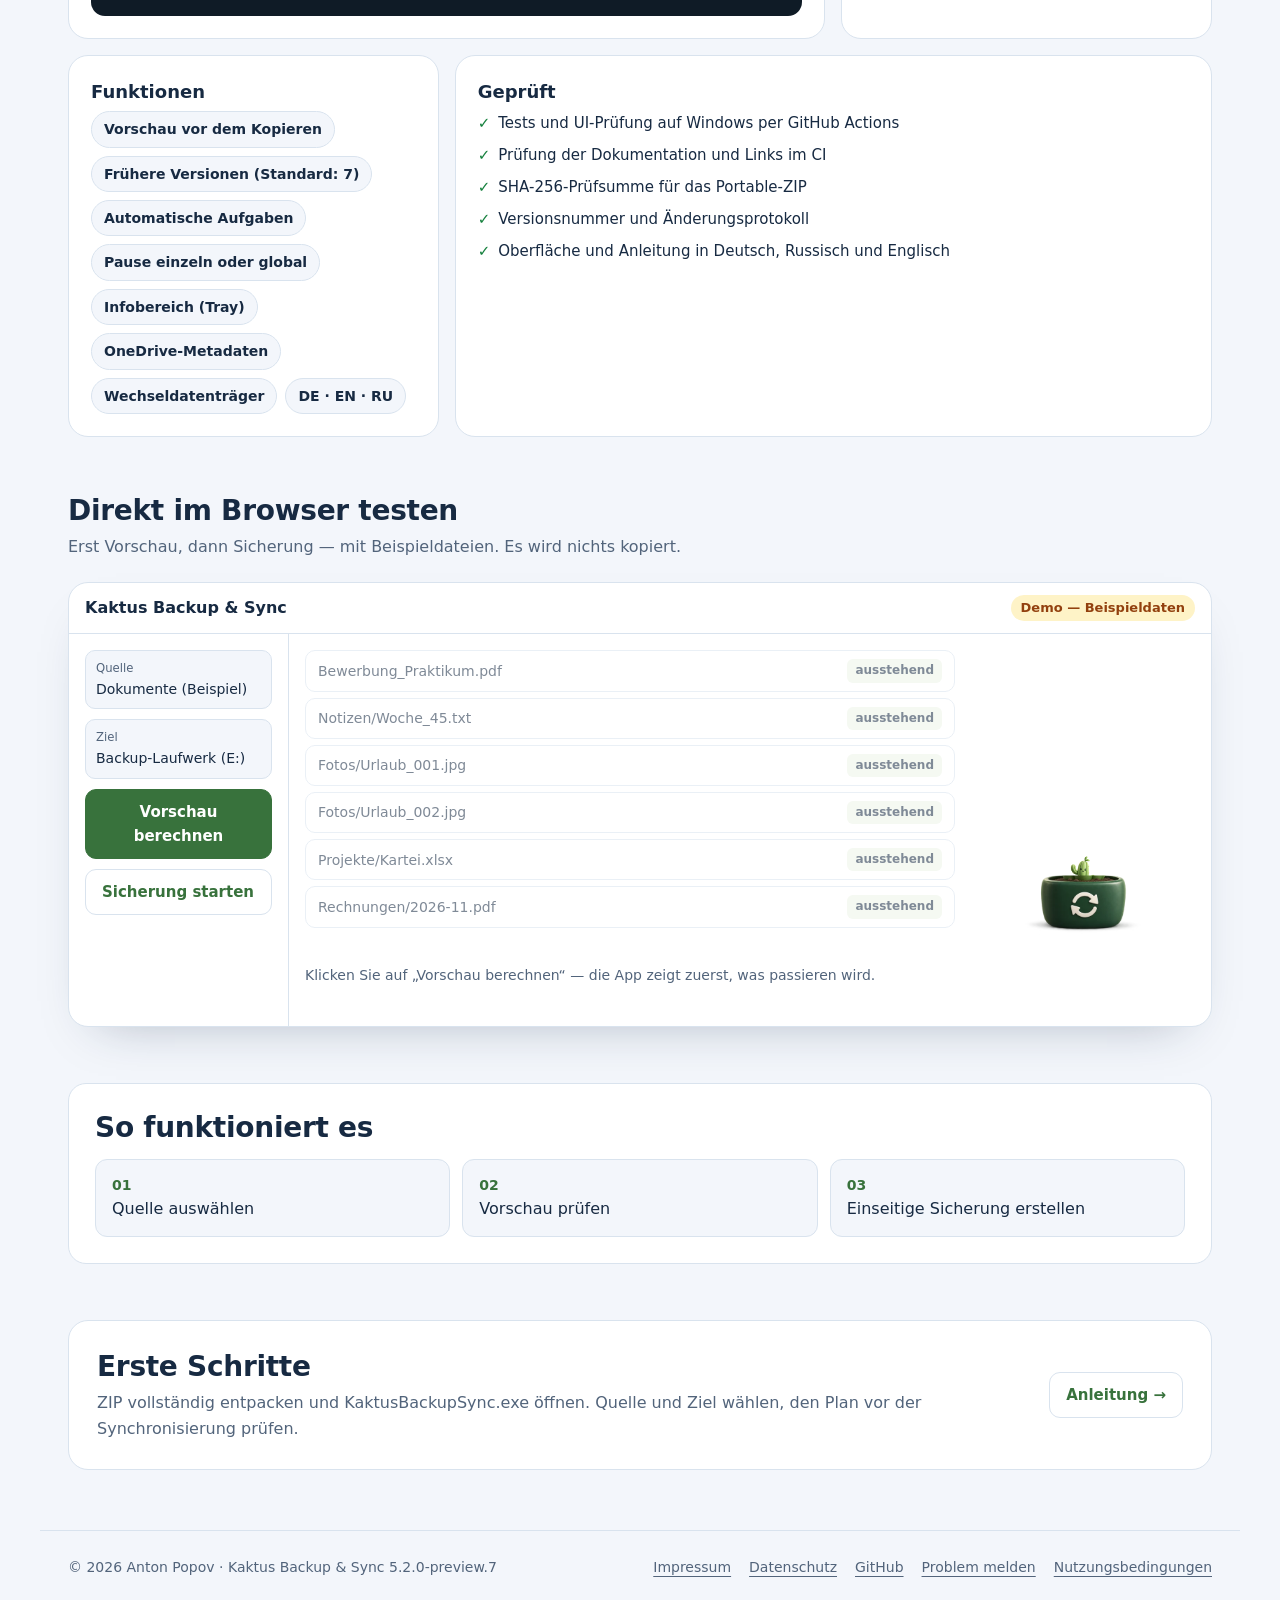
==== commit b50c8c50: "perf: smaller site images and icons, local guide images Screenshots get WebP copies at twice their s" ====
--- a/index.html
+++ b/index.html
@@ -23,7 +23,7 @@
 <p class="ppk-requirements"><strong>Vor dem Start</strong>Portable-Paket enthält .NET; Python und SDK sind nicht nötig. Dies ist eine Vorabversion.</p>
 </div>
 <div class="cactus-scene">
-<p class="cactus-static"><a class="guide-full-image" href="docs/images/manual/startup.png" aria-label="Vollständiges Bild öffnen"><img src="docs/images/manual/startup.png" alt="Startbildschirm mit dem freigegebenen Kaktus-Maskottchen." width="600" height="340"></a></p>
+<p class="cactus-static"><a class="guide-full-image" href="docs/images/manual/startup.png" aria-label="Vollständiges Bild öffnen"><img src="docs/images/manual/startup.png" alt="Startbildschirm mit dem freigegebenen Kaktus-Maskottchen." width="600" height="340" fetchpriority="high" decoding="async"></a></p>
 <div class="cactus-demo cactus-hero" data-cactus-demo data-start="load" data-image="assets/cactus/mascot.webp" hidden>
 <div class="cactus-window" role="group" aria-label="Startfenster von Kaktus Backup &amp; Sync — lebendige Demonstration">
 <div class="cactus-copy"><div class="cactus-title">Kaktus</div><div class="cactus-sub">Backup &amp; Sync</div><div class="cactus-bar"></div><div class="cactus-ver">5.2 · Preview</div></div>
@@ -33,7 +33,7 @@
 </div>
 </div>
 </section>
-<section class="ppk-section ppk-reveal site-shot-section" aria-label="Demo-Oberfläche mit künstlichen Daten. Vollständiges Bild öffnen."><figure class="ppk-preview"><div class="ppk-stage"><a href="docs/images/manual/de-main.png"><img src="docs/images/manual/de-main.png" alt="Kaktus Backup &amp; Sync — Demo-Oberfläche mit künstlichen Daten. Vollständiges Bild öffnen." decoding="async"></a></div><figcaption>Demo-Oberfläche mit künstlichen Daten. Vollständiges Bild öffnen.</figcaption></figure></section>
+<section class="ppk-section ppk-reveal site-shot-section" aria-label="Demo-Oberfläche mit künstlichen Daten. Vollständiges Bild öffnen."><figure class="ppk-preview"><div class="ppk-stage"><a href="docs/images/manual/de-main.png"><img src="assets/web/de-main.ba5cebeb.webp" alt="Kaktus Backup &amp; Sync — Demo-Oberfläche mit künstlichen Daten. Vollständiges Bild öffnen." decoding="async" width="1164" height="781" loading="lazy"></a></div><figcaption>Demo-Oberfläche mit künstlichen Daten. Vollständiges Bild öffnen.</figcaption></figure></section>
 <section class="ppk-bento-section ppk-section ppk-reveal" aria-labelledby="bento-title">
 <h2 id="bento-title">Was drin steckt</h2><p class="ppk-sub">Installation, Funktionen, Datenschutz, Prüfung.</p>
 <div class="ppk-bento">
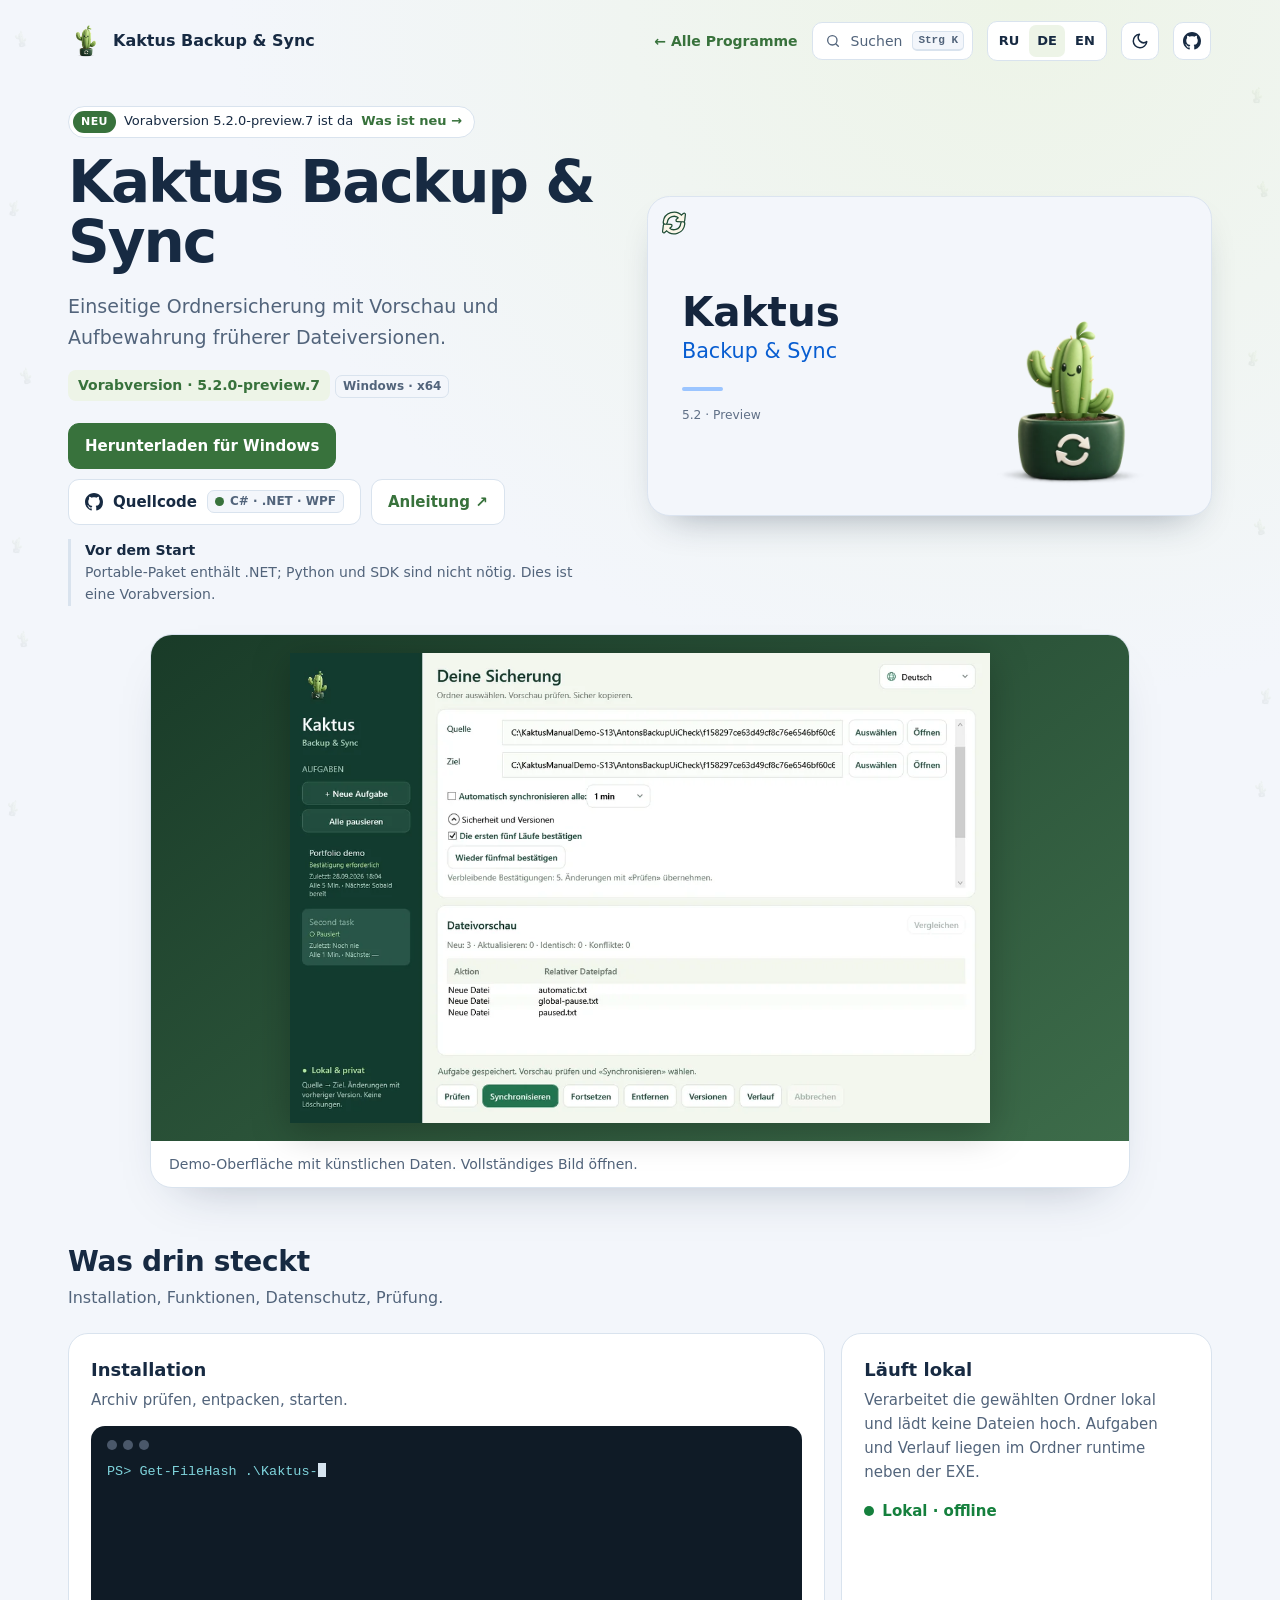
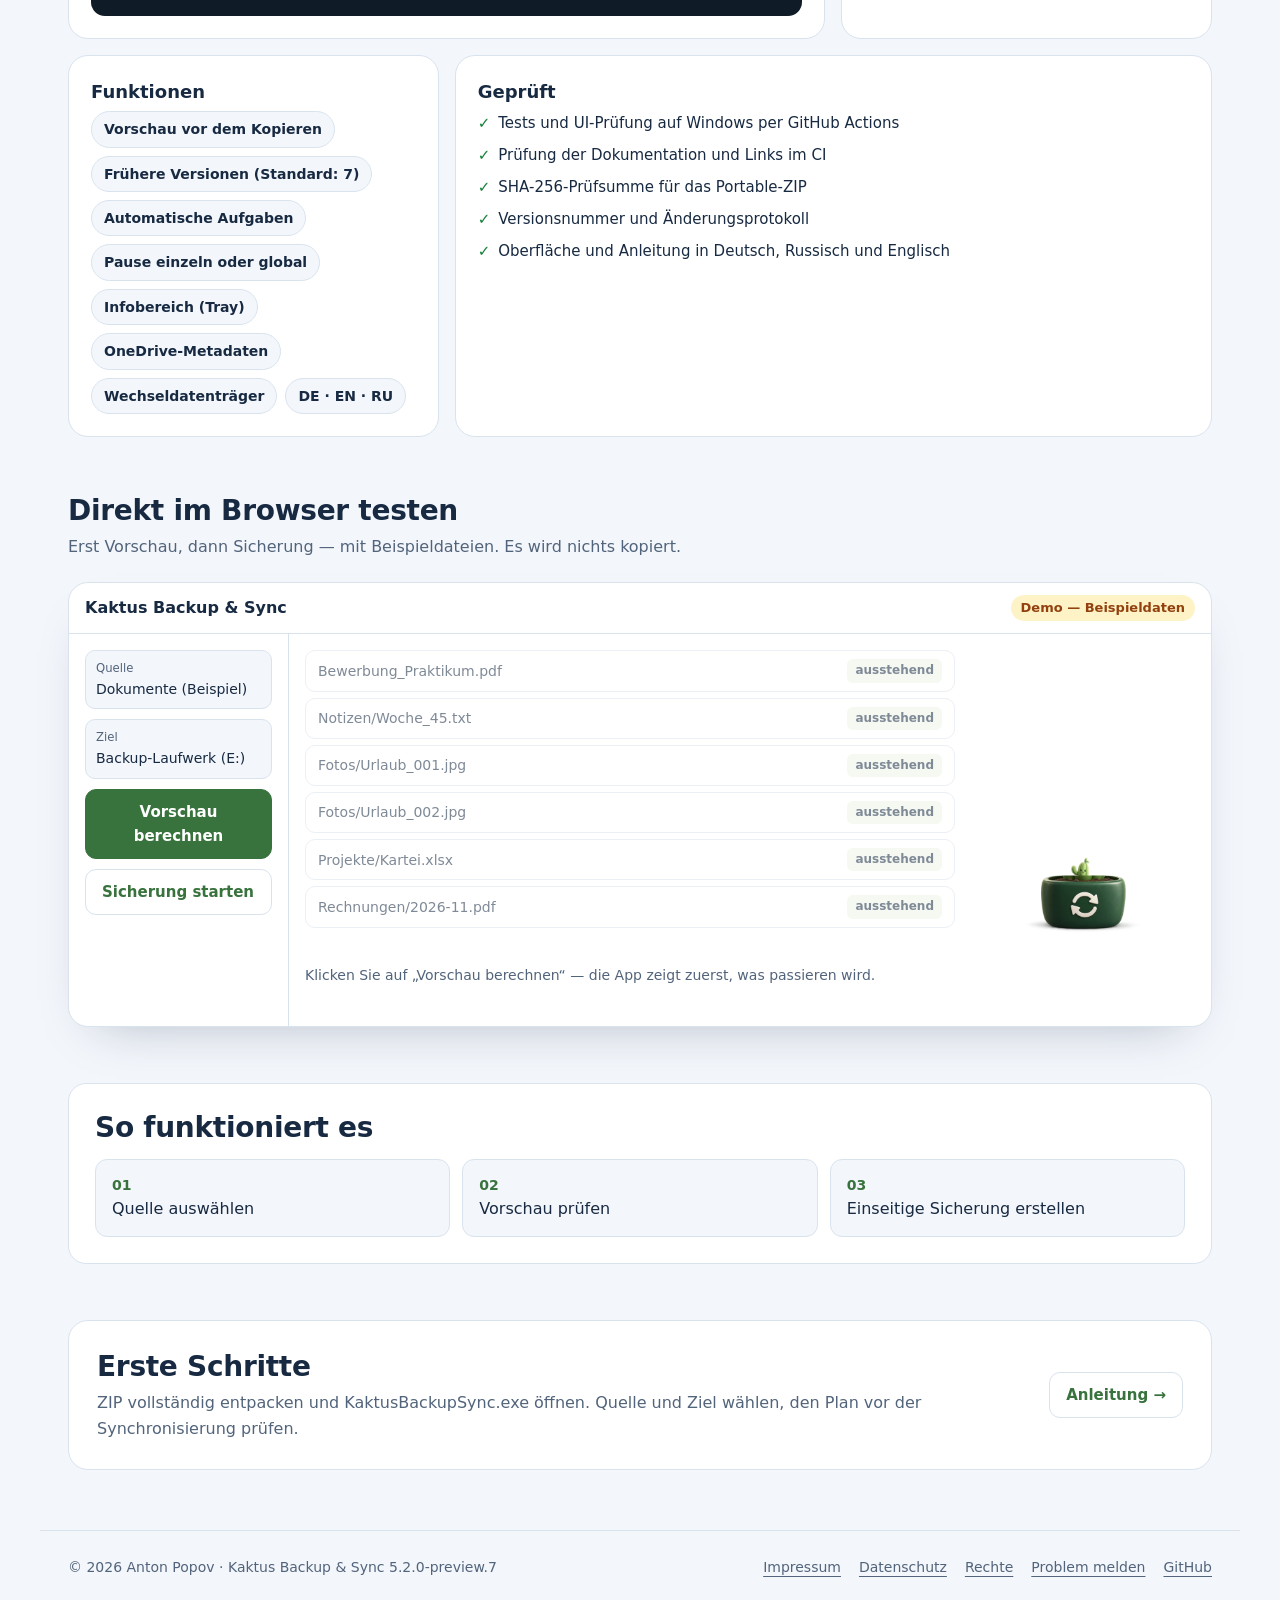
==== commit b562a56d: "site: one tab title pattern and one footer across programs Landing titles name the program and what " ====
--- a/index.html
+++ b/index.html
@@ -1,6 +1,6 @@
 <!doctype html>
 <html lang="de"><head><meta charset="utf-8"><meta name="viewport" content="width=device-width,initial-scale=1">
-<meta name="description" content="Einseitige Ordnersicherung mit Vorschau und Aufbewahrung früherer Dateiversionen."><title>Kaktus Backup &amp; Sync · Vorabversion · 5.2.0-preview.7</title>
+<meta name="description" content="Einseitige Ordnersicherung mit Vorschau und Aufbewahrung früherer Dateiversionen."><title>Kaktus Backup &amp; Sync — Einseitige Ordnersicherung mit Vorschau und Aufbewahrung früherer Dateiversionen</title>
 <link rel="icon" href="presentation-icon.png">
 <script src="assets/kit/kit-theme.js"></script>
 <link rel="stylesheet" href="assets/kit/kit.css?v=2026.11.06-2">
@@ -53,7 +53,7 @@
 </main>
 <footer class="ppk-footer">
 <span>© 2026 Anton Popov · Kaktus Backup &amp; Sync 5.2.0-preview.7</span>
-<nav aria-label="Rechtliches"><a href="https://popovantondev.github.io/popovantondev/impressum.html">Impressum</a><a href="https://popovantondev.github.io/popovantondev/datenschutz.html">Datenschutz</a><a href="https://github.com/popovantondev/Kaktus-Backup-Sync">GitHub</a><a href="https://github.com/popovantondev/Kaktus-Backup-Sync/issues/new/choose">Problem melden</a><a href="https://github.com/popovantondev/Kaktus-Backup-Sync/blob/main/RIGHTS.md">Nutzungsbedingungen</a></nav>
+<nav aria-label="Rechtliches"><a href="https://popovantondev.github.io/popovantondev/impressum.html">Impressum</a><a href="https://popovantondev.github.io/popovantondev/datenschutz.html">Datenschutz</a><a href="https://github.com/popovantondev/Kaktus-Backup-Sync/blob/main/RIGHTS.md">Rechte</a><a href="https://github.com/popovantondev/Kaktus-Backup-Sync/issues/new/choose">Problem melden</a><a href="https://github.com/popovantondev/Kaktus-Backup-Sync">GitHub</a></nav>
 </footer>
 <script src="assets/demo.js?v=2219535f" defer></script>
 <script src="assets/cactus-demo.js?v=7dfcc4bf" defer></script>
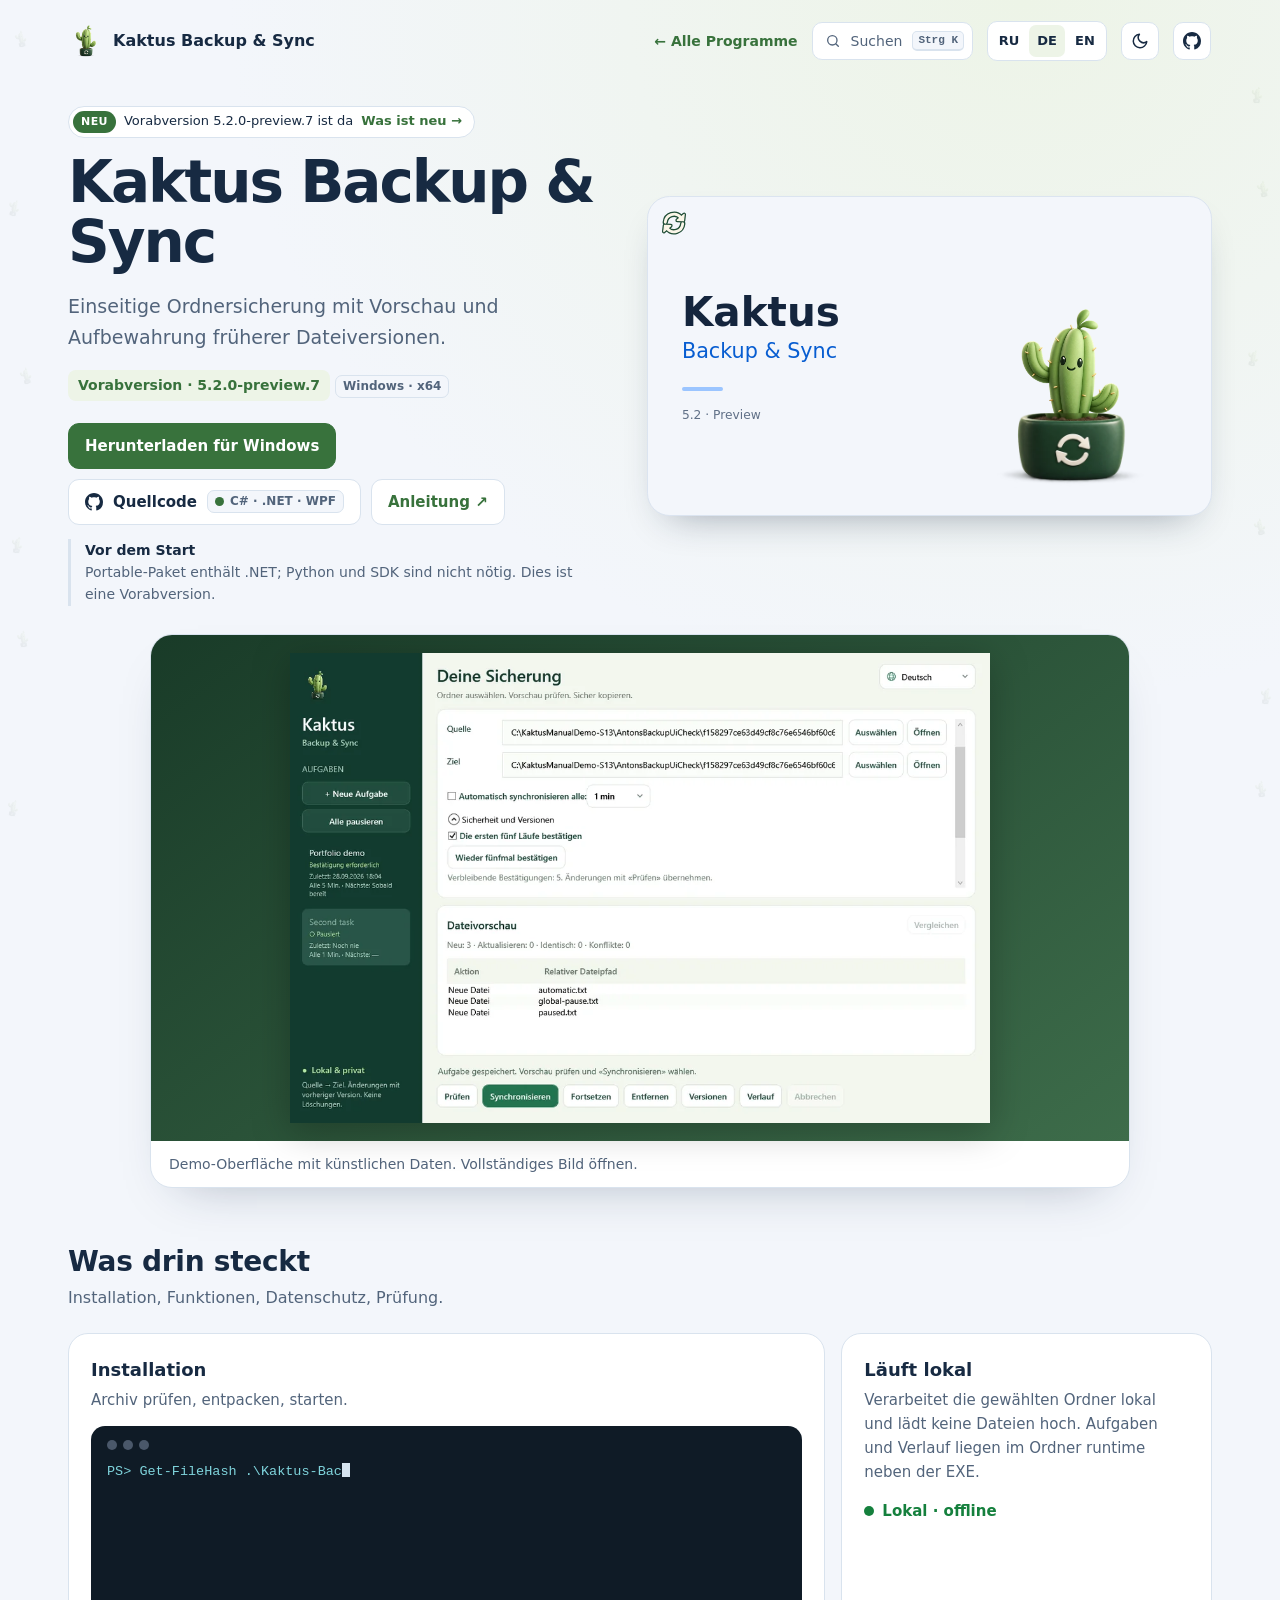
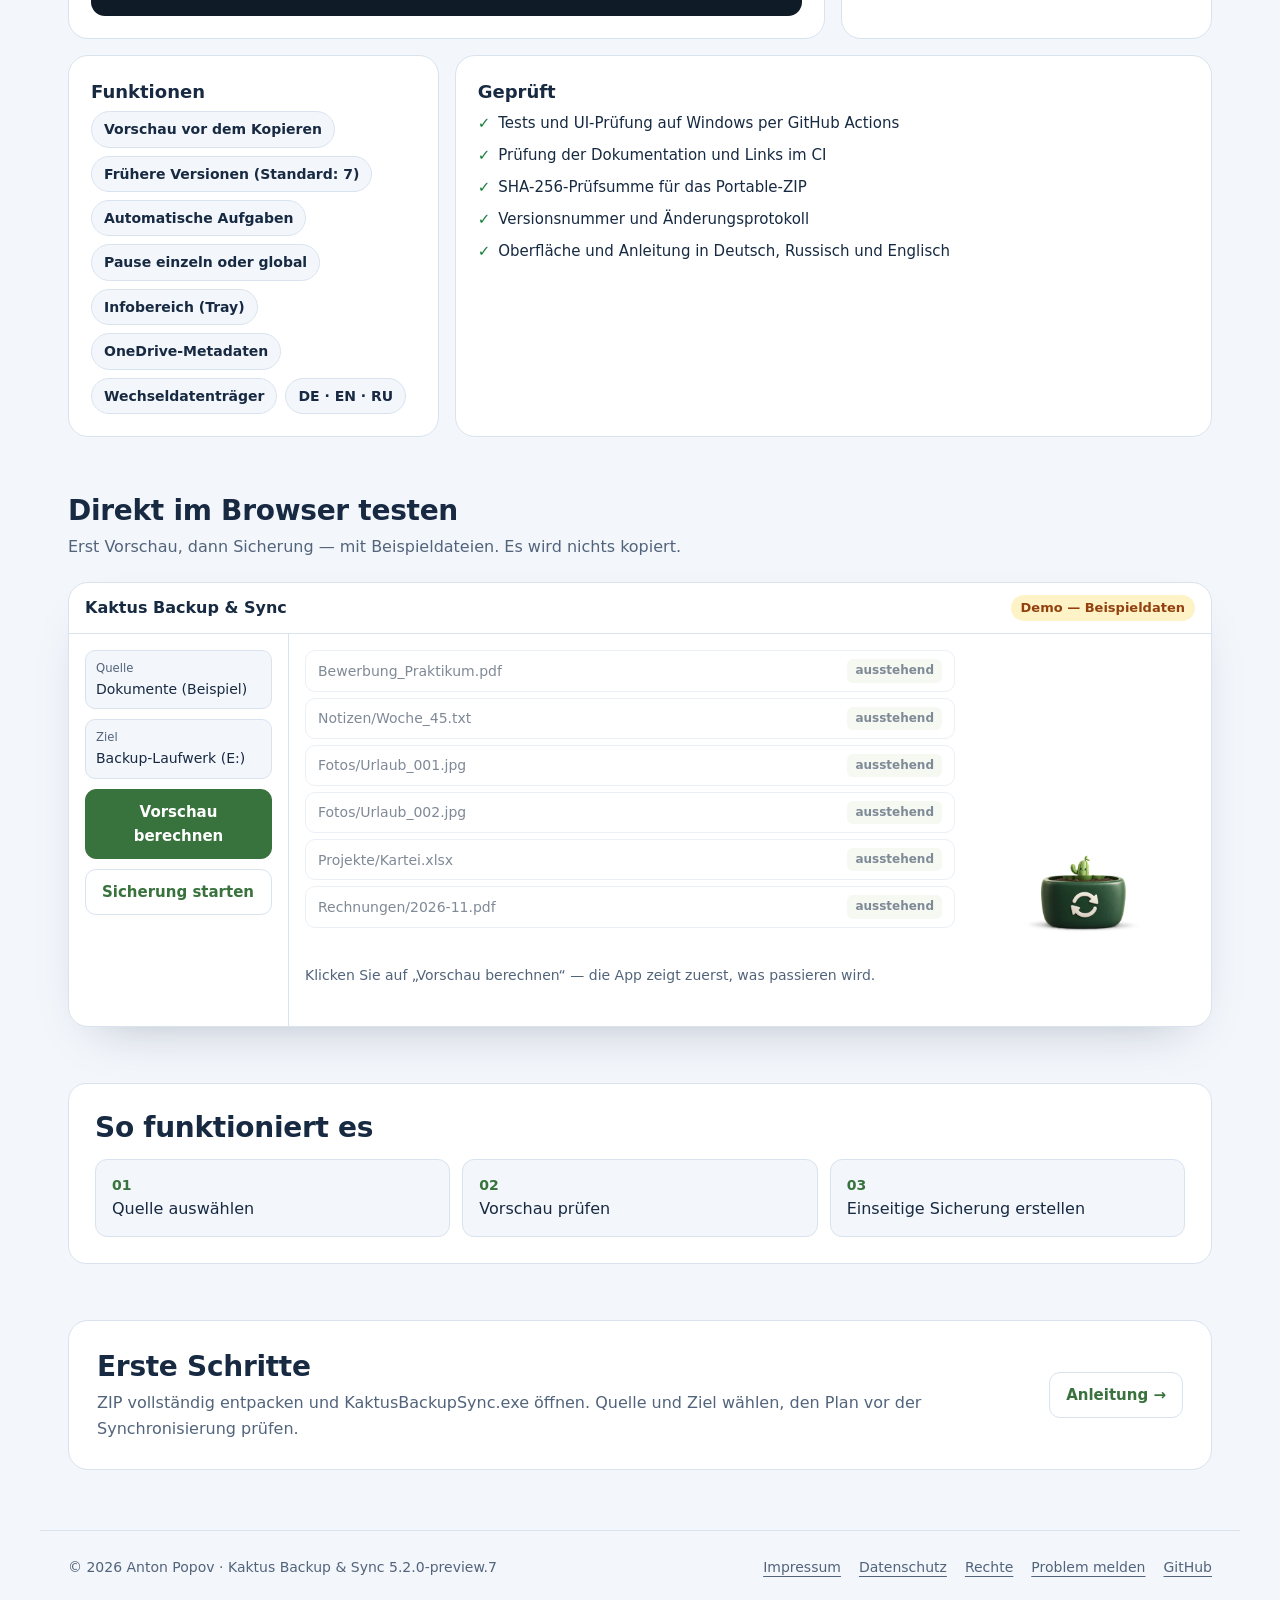
==== commit 40ea732d: "kit: search box without focus frame, palette closes before leaving The palette input lost its clippe" ====
--- a/index.html
+++ b/index.html
@@ -3,11 +3,11 @@
 <meta name="description" content="Einseitige Ordnersicherung mit Vorschau und Aufbewahrung früherer Dateiversionen."><title>Kaktus Backup &amp; Sync — Einseitige Ordnersicherung mit Vorschau und Aufbewahrung früherer Dateiversionen</title>
 <link rel="icon" href="presentation-icon.png">
 <script src="assets/kit/kit-theme.js"></script>
-<link rel="stylesheet" href="assets/kit/kit.css?v=2026.11.06-2">
+<link rel="stylesheet" href="assets/kit/kit.css?v=2026.11.06-3">
 <link rel="stylesheet" href="presentation.css?v=26b20818">
 <link rel="stylesheet" href="assets/cactus-demo.css?v=ede58412">
-<script src="assets/kit/programs.js?v=2026.11.06-2" defer></script>
-<script src="assets/kit/kit.js?v=2026.11.06-2" defer></script>
+<script src="assets/kit/programs.js?v=2026.11.06-3" defer></script>
+<script src="assets/kit/kit.js?v=2026.11.06-3" defer></script>
 </head>
 <body class="ppk-page">
 <a class="ppk-skip" href="#main">Zum Inhalt</a>
--- a/assets/kit/kit.css
+++ b/assets/kit/kit.css
@@ -173,6 +173,7 @@
 .ppk-phead{display:flex;align-items:center;border-bottom:1px solid var(--ppk-line)}
 .ppk-palette-input{flex:1;min-width:0;padding:16px 18px;border:0;background:transparent;color:var(--ppk-ink);font:inherit;font-size:17px;outline:none}
 .ppk-palette-input::placeholder{color:var(--ppk-muted);opacity:1}
+.ppk-overlay .ppk-palette-input:focus-visible{outline:none}
 .ppk-phead:focus-within{box-shadow:inset 0 -2px 0 var(--ppk-focus)}
 .ppk-pclose{margin-right:12px;padding:6px 8px;border:1px solid var(--ppk-line);border-radius:7px;background:var(--ppk-bg);color:var(--ppk-muted);font:600 12px/1 var(--ppk-mono);cursor:pointer}
 .ppk-plist{max-height:min(420px,55vh);margin:0;padding:6px;overflow:auto;list-style:none}
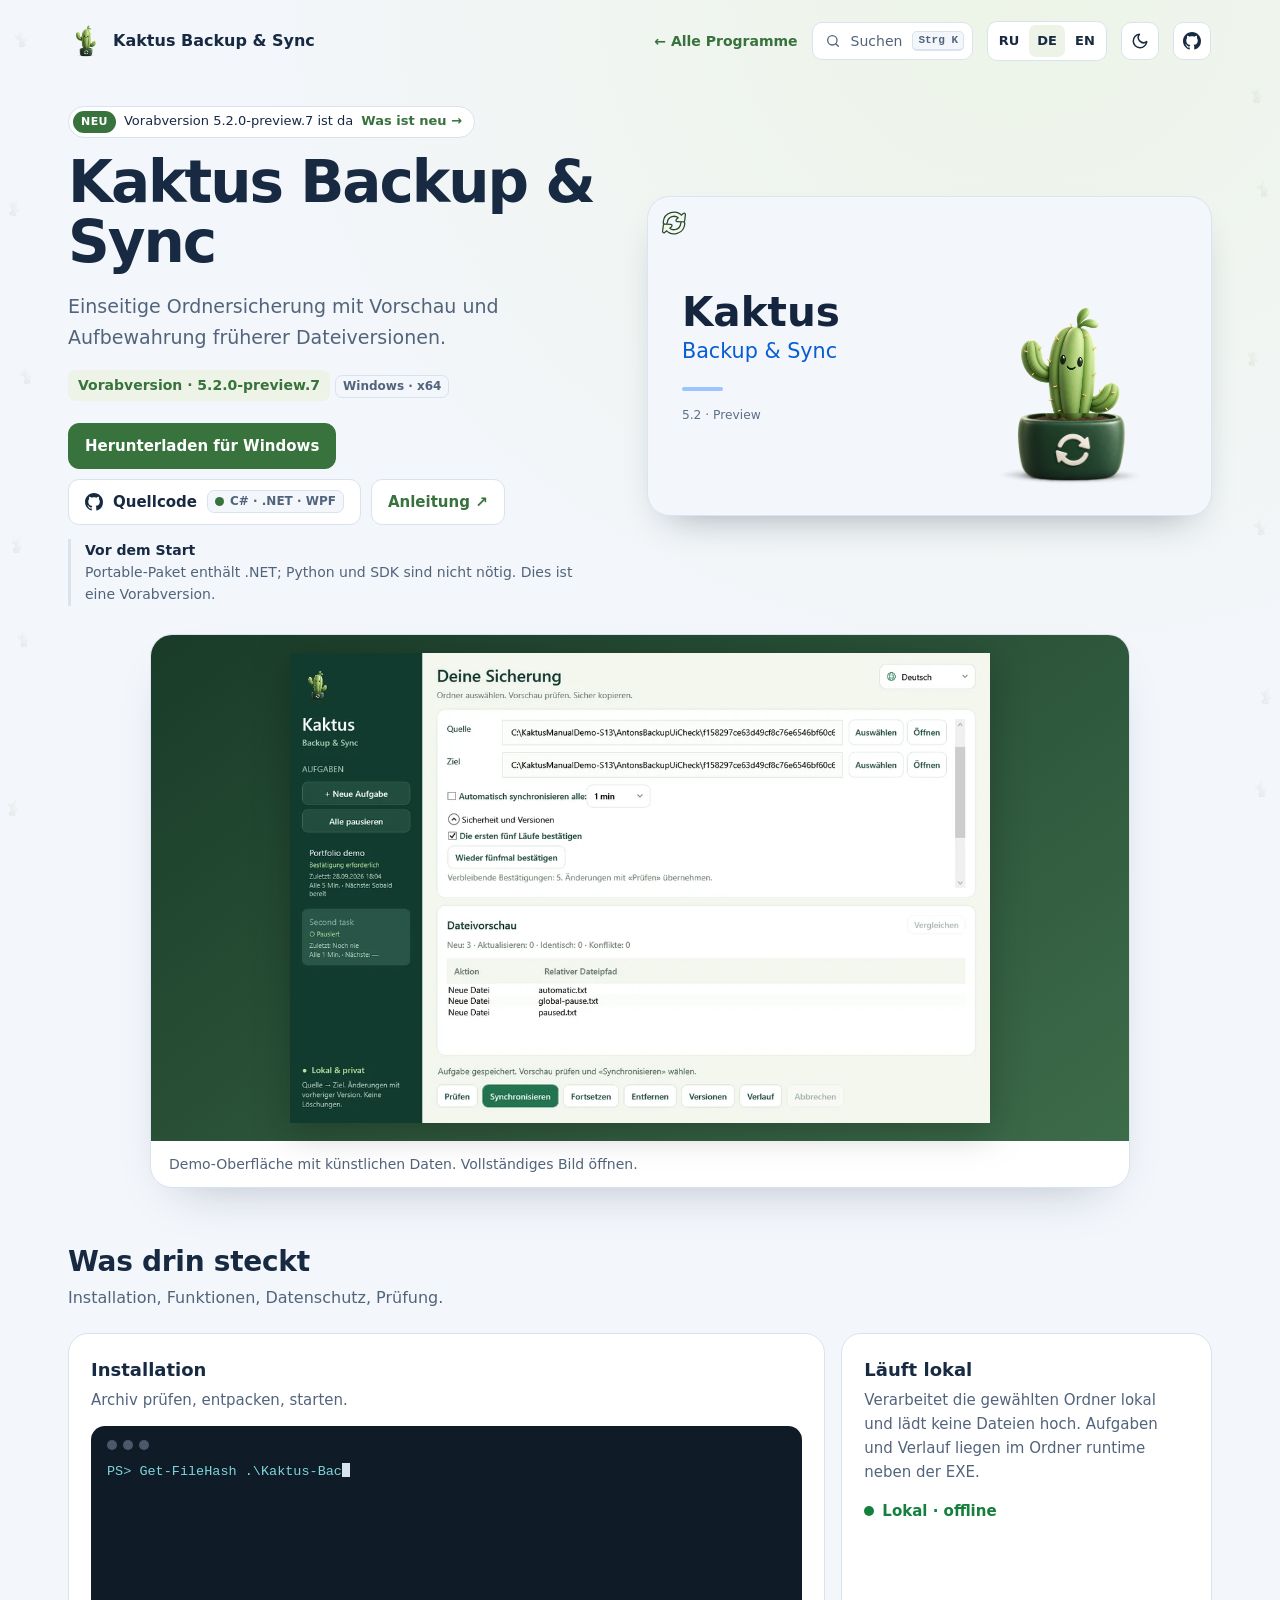
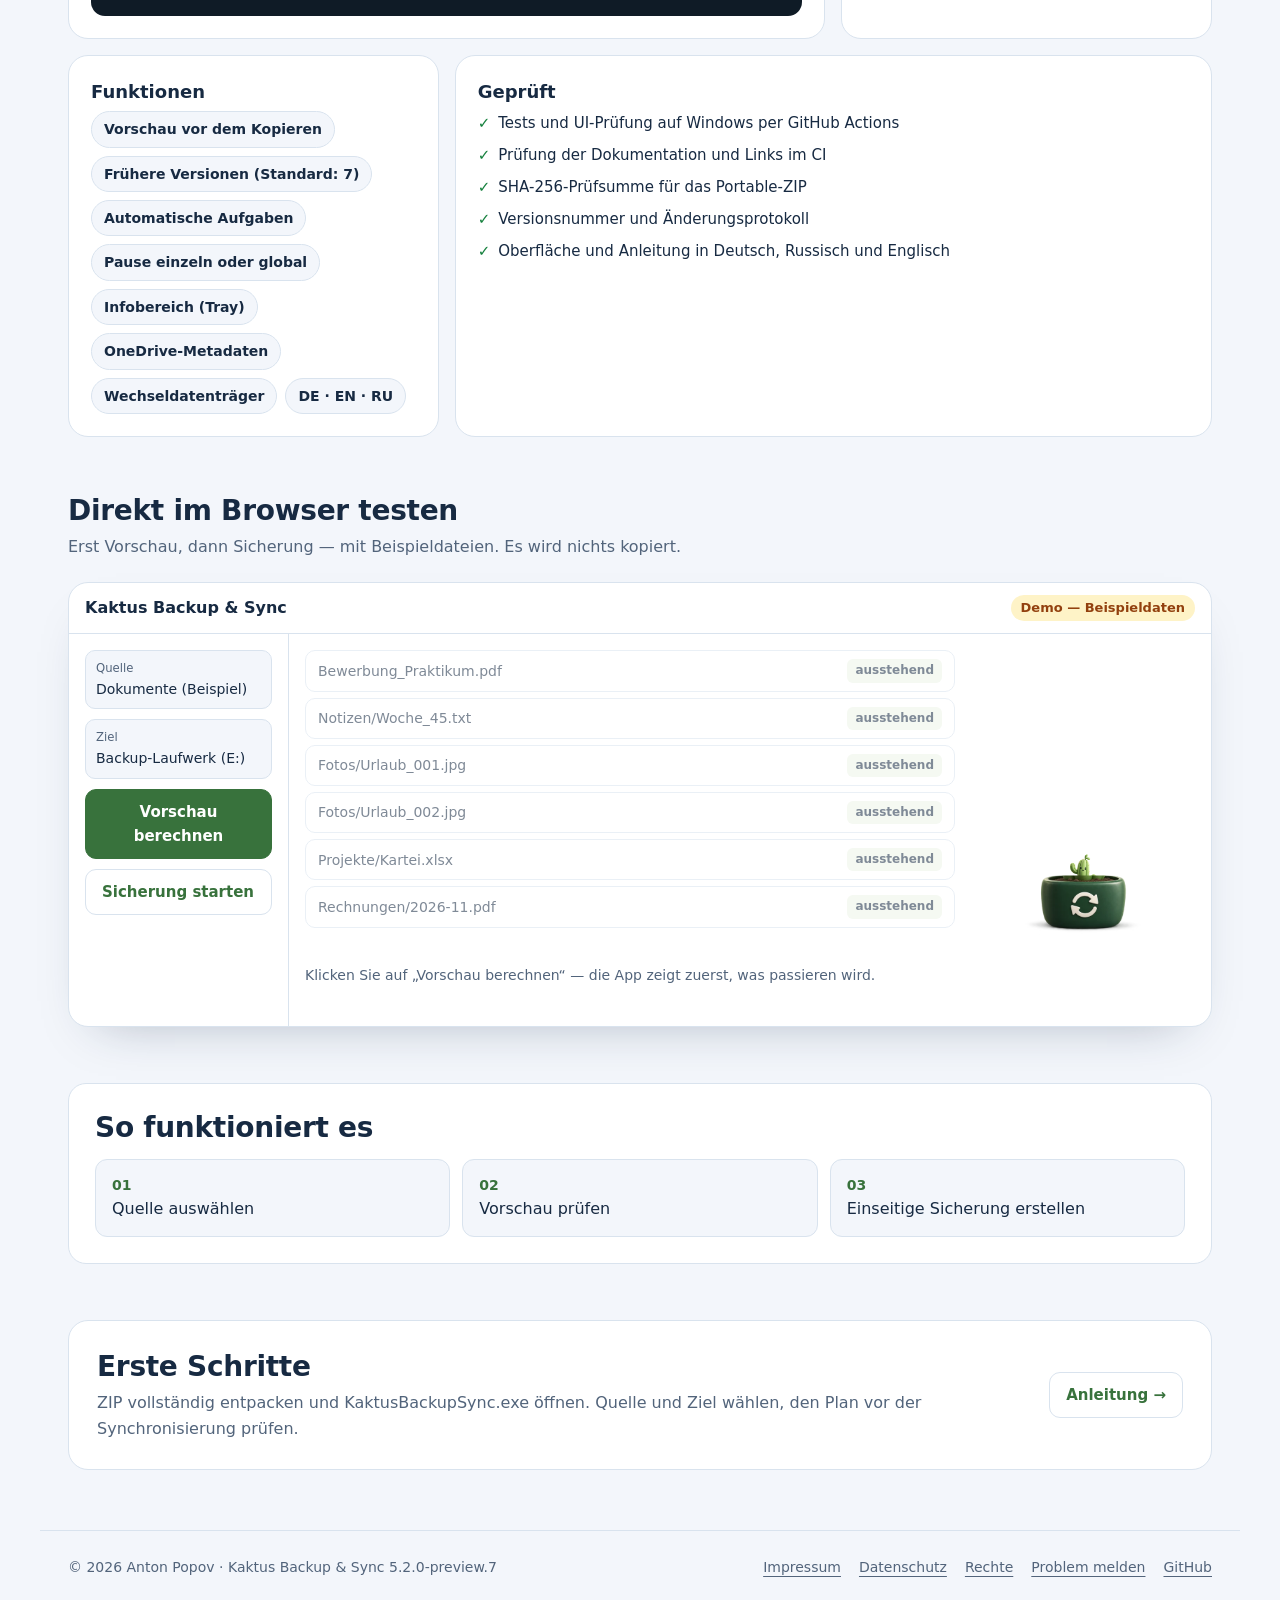
==== commit 89094db7: "Cactus scene: version and subtitle at least 12 px on phones Below 560 px the header is two full rows" ====
--- a/index.html
+++ b/index.html
@@ -5,7 +5,7 @@
 <script src="assets/kit/kit-theme.js"></script>
 <link rel="stylesheet" href="assets/kit/kit.css?v=2026.11.06-3">
 <link rel="stylesheet" href="presentation.css?v=26b20818">
-<link rel="stylesheet" href="assets/cactus-demo.css?v=ede58412">
+<link rel="stylesheet" href="assets/cactus-demo.css?v=4d1fd68c">
 <script src="assets/kit/programs.js?v=2026.11.06-3" defer></script>
 <script src="assets/kit/kit.js?v=2026.11.06-3" defer></script>
 </head>
--- a/assets/kit/kit.css
+++ b/assets/kit/kit.css
@@ -124,6 +124,7 @@
 .ppk-live::before{content:"";width:10px;height:10px;border-radius:50%;background:var(--ppk-ok);box-shadow:0 0 0 0 rgba(22,163,74,.55);animation:ppk-pulse 2s infinite}
 @keyframes ppk-pulse{70%{box-shadow:0 0 0 10px rgba(22,163,74,0)}100%{box-shadow:0 0 0 0 rgba(22,163,74,0)}}
 .ppk-checks{display:grid;gap:8px;margin:0;padding:0;list-style:none;font-size:15px}
+.ppk-checks li{overflow-wrap:anywhere}
 .ppk-checks li::before{content:"\2713";margin-right:8px;color:var(--ppk-ok);font-weight:800}
 
 /* ---------- steps ---------- */
@@ -226,18 +227,47 @@
   .ppk-pfoot{display:none}
   .ppk-overlay{padding-top:8vh}
 }
-@media (max-width:520px){
-  .ppk-nav{flex-wrap:wrap;row-gap:6px}
-  .ppk-nav::after{content:"";order:4;flex-basis:100%;height:0}
-  .ppk-brand{order:1;margin-right:auto}
+/* Phones: touch targets 44 px, the header is two full rows (name + theme + GitHub, then [back] search + language switch that fills the rest),
+   it scrolls away with the page instead of sticking (two rows would eat a seventh of the screen), long names wrap instead of being cut. */
+@media (max-width:640px){
+  .ppk-icon-btn{width:44px;height:44px}
+  .ppk-search-btn{width:44px;min-height:44px}
+  .ppk-back{width:44px;min-height:44px}
+  .ppk-langs a{min-width:40px;min-height:40px}
+  .ppk-brand{min-height:44px}
+  .ppk-tabs button{min-height:44px}
+  .ppk-pill{min-height:40px;font-size:13px;flex-wrap:wrap;row-gap:2px;border-radius:20px}
+  .ppk-pill .ppk-more{white-space:normal}
+  .ppk-field small{font-size:12px}
+  .ppk-pill .ppk-new{font-size:12px}
+  .ppk-footer a{display:inline-flex;align-items:center;justify-content:center;min-height:40px;min-width:44px}
+  /* Guide table of contents and disclosure rows: finger-sized rows (guides with their own class names carry the same rule in their own CSS) */
+  .ppk-page .ppk-contents a{display:inline-flex;align-items:center;min-height:44px;min-width:44px}
+  .ppk-page details>summary{padding-block:11px}
+  .ppk-pclose{min-width:44px;min-height:44px;margin-right:6px;font-size:13px}
+  .ppk-chip{font-size:12px}
+}
+@media (max-width:560px){
+  .ppk-nav-wrap{position:static}
+  .ppk-nav{flex-wrap:wrap;row-gap:8px;gap:8px}
+  .ppk-nav::after{content:"";order:4;flex-basis:100%;height:0;margin:-8px 0 0}
+  .ppk-brand{order:1;flex:1 1 0;min-width:0;white-space:normal;font-size:16px;line-height:1.15}
+  .ppk-brand>span{overflow:visible;text-overflow:clip}
   .ppk-theme-btn{order:2}
   .ppk-gh-btn{order:3}
-  .ppk-back{order:5}
-  .ppk-search-btn{order:6;margin-left:auto}
-  .ppk-langs{order:7}
+  .ppk-back{order:5;width:auto;padding:0 6px 0 0;font-size:14px;justify-content:flex-start}
+  .ppk-back::before{content:none}
+  .ppk-search-btn{order:6}
+  .ppk-nav:not(:has(.ppk-langs)) .ppk-search-btn{order:2}
+  .ppk-langs{order:7;flex:1 1 0;min-width:0;padding:2px}
+  .ppk-langs a{flex:1 1 0}
   .ppk-spacer{display:none}
   .ppk-floating .ppk-nav{border-radius:26px;padding:8px 10px}
   .ppk-tile{padding:18px}
+}
+@media (max-width:359px){
+  .ppk-back{font-size:0;width:44px;padding:0;justify-content:center}
+  .ppk-back::before{content:"\2190";font-size:20px}
 }
 
 @media (prefers-reduced-motion:reduce){
--- a/assets/cactus-demo.css
+++ b/assets/cactus-demo.css
@@ -7,9 +7,9 @@
 @media(prefers-color-scheme:dark){:root:not([data-theme="light"]) .cactus-window{box-shadow:0 0 0 1px rgba(255,255,255,.08),0 18px 40px -18px rgba(0,0,0,.7)}}
 .cactus-copy{display:flex;flex-direction:column;align-items:flex-start;padding-left:calc(var(--u)*36);min-width:0}
 .cactus-title{font-size:calc(var(--u)*43);font-weight:600;line-height:1.15;color:#14253D}
-.cactus-sub{margin-top:calc(var(--u)*4);font-size:calc(var(--u)*22);line-height:1.2;color:#075DD1}
+.cactus-sub{margin-top:calc(var(--u)*4);font-size:max(12px,calc(var(--u)*22));line-height:1.2;color:#075DD1}
 .cactus-bar{width:calc(var(--u)*44);height:calc(var(--u)*4);margin:calc(var(--u)*24) 0 calc(var(--u)*18);border-radius:calc(var(--u)*2);background:#9BC5FF}
-.cactus-ver{font-size:calc(var(--u)*13);line-height:1.3;color:#607087}
+.cactus-ver{font-size:max(12px,calc(var(--u)*13));line-height:1.3;color:#607087}
 .cactus-art{position:relative;width:100%;aspect-ratio:1;overflow:hidden;outline-offset:-3px;border-radius:calc(var(--u)*14)}
 .cactus-art:focus-visible{outline:3px solid var(--ppk-focus,#075DD1)}
 .cactus-svg{display:block;width:100%;height:100%;transition:transform .18s ease-out;will-change:transform}
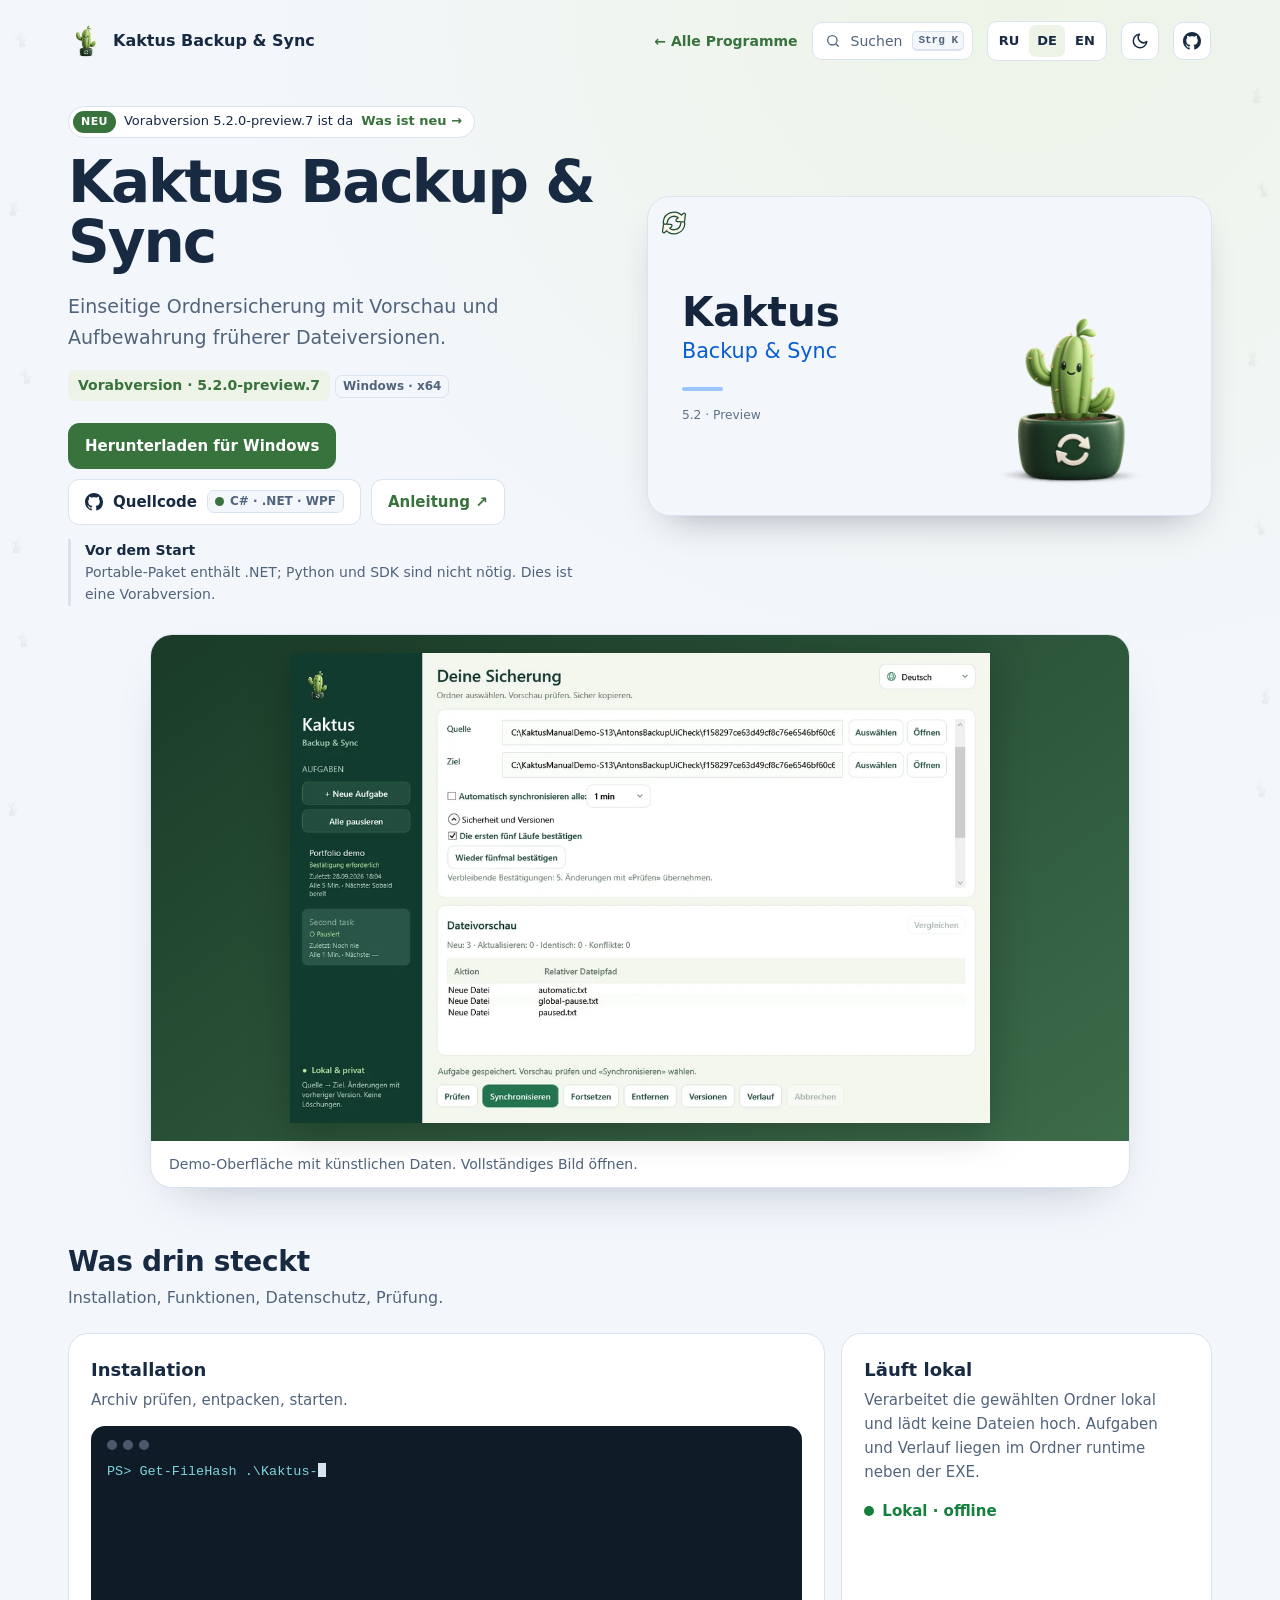
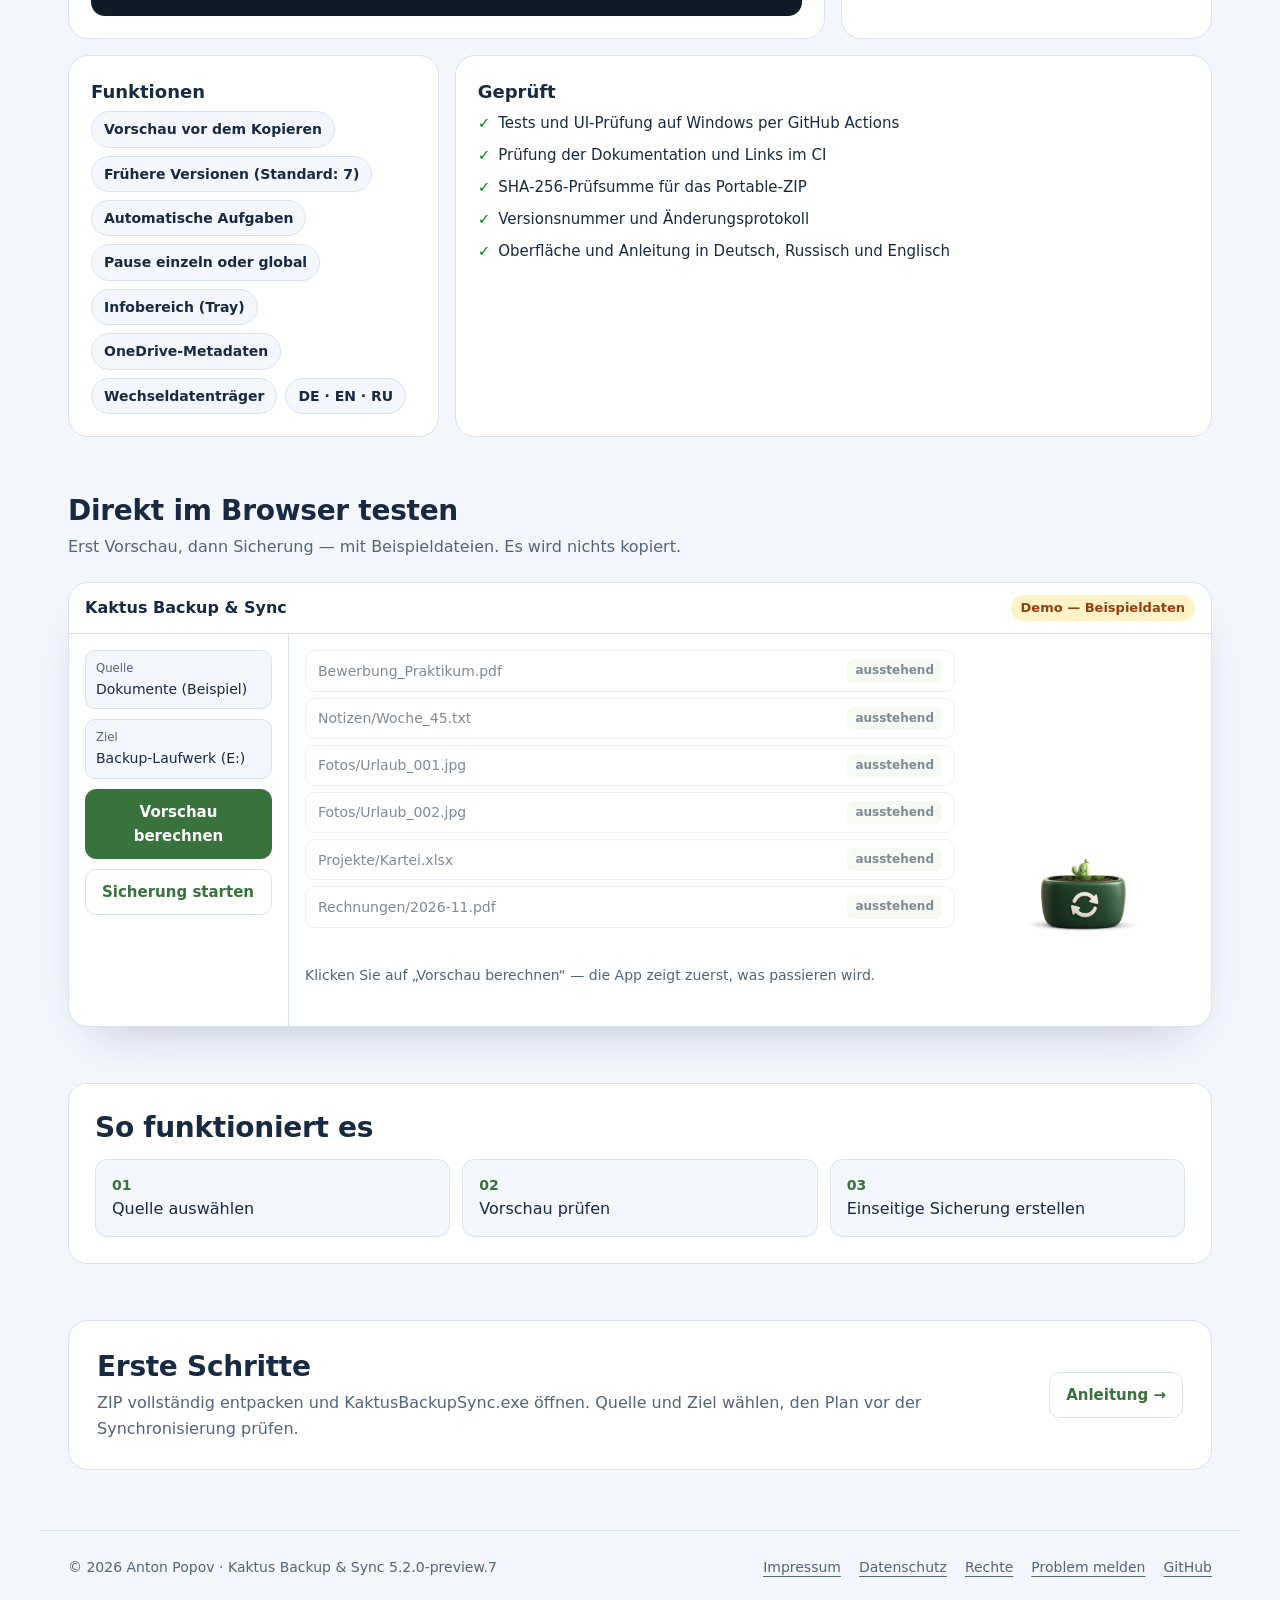
==== commit f12ca614: "Cactus demo: file names wrap only after an underscore or slash and keep their extension; kit update " ====
--- a/index.html
+++ b/index.html
@@ -3,11 +3,11 @@
 <meta name="description" content="Einseitige Ordnersicherung mit Vorschau und Aufbewahrung früherer Dateiversionen."><title>Kaktus Backup &amp; Sync — Einseitige Ordnersicherung mit Vorschau und Aufbewahrung früherer Dateiversionen</title>
 <link rel="icon" href="presentation-icon.png">
 <script src="assets/kit/kit-theme.js"></script>
-<link rel="stylesheet" href="assets/kit/kit.css?v=2026.11.06-3">
+<link rel="stylesheet" href="assets/kit/kit.css?v=2026.11.16-1">
 <link rel="stylesheet" href="presentation.css?v=26b20818">
 <link rel="stylesheet" href="assets/cactus-demo.css?v=4d1fd68c">
-<script src="assets/kit/programs.js?v=2026.11.06-3" defer></script>
-<script src="assets/kit/kit.js?v=2026.11.06-3" defer></script>
+<script src="assets/kit/programs.js?v=2026.11.16-1" defer></script>
+<script src="assets/kit/kit.js?v=2026.11.16-1" defer></script>
 </head>
 <body class="ppk-page">
 <a class="ppk-skip" href="#main">Zum Inhalt</a>
@@ -55,6 +55,6 @@
 <span>© 2026 Anton Popov · Kaktus Backup &amp; Sync 5.2.0-preview.7</span>
 <nav aria-label="Rechtliches"><a href="https://popovantondev.github.io/popovantondev/impressum.html">Impressum</a><a href="https://popovantondev.github.io/popovantondev/datenschutz.html">Datenschutz</a><a href="https://github.com/popovantondev/Kaktus-Backup-Sync/blob/main/RIGHTS.md">Rechte</a><a href="https://github.com/popovantondev/Kaktus-Backup-Sync/issues/new/choose">Problem melden</a><a href="https://github.com/popovantondev/Kaktus-Backup-Sync">GitHub</a></nav>
 </footer>
-<script src="assets/demo.js?v=2219535f" defer></script>
+<script src="assets/demo.js?v=338d17c0" defer></script>
 <script src="assets/cactus-demo.js?v=7dfcc4bf" defer></script>
 </body></html>
--- a/assets/kit/kit.css
+++ b/assets/kit/kit.css
@@ -290,4 +290,6 @@
 }
 @keyframes ppk-decor-drift{from{transform:translateY(-10px)}to{transform:translateY(10px)}}
 @media print{.ppk-decor{display:none!important}}
-@media (prefers-reduced-motion:reduce){.ppk-decor{transition:none}.ppk-decor-side{animation:none;will-change:auto}}+@media (prefers-reduced-motion:reduce){.ppk-decor{transition:none}.ppk-decor-side{animation:none;will-change:auto}}
+/* very narrow phones: the technology chip goes under the source-code label instead of beside it in two tall blocks */
+@media (max-width:420px){.ppk-btn-gh{flex-wrap:wrap;row-gap:6px}.ppk-btn-gh .ppk-chip{flex:1 0 100%;justify-content:center;text-align:center}}
